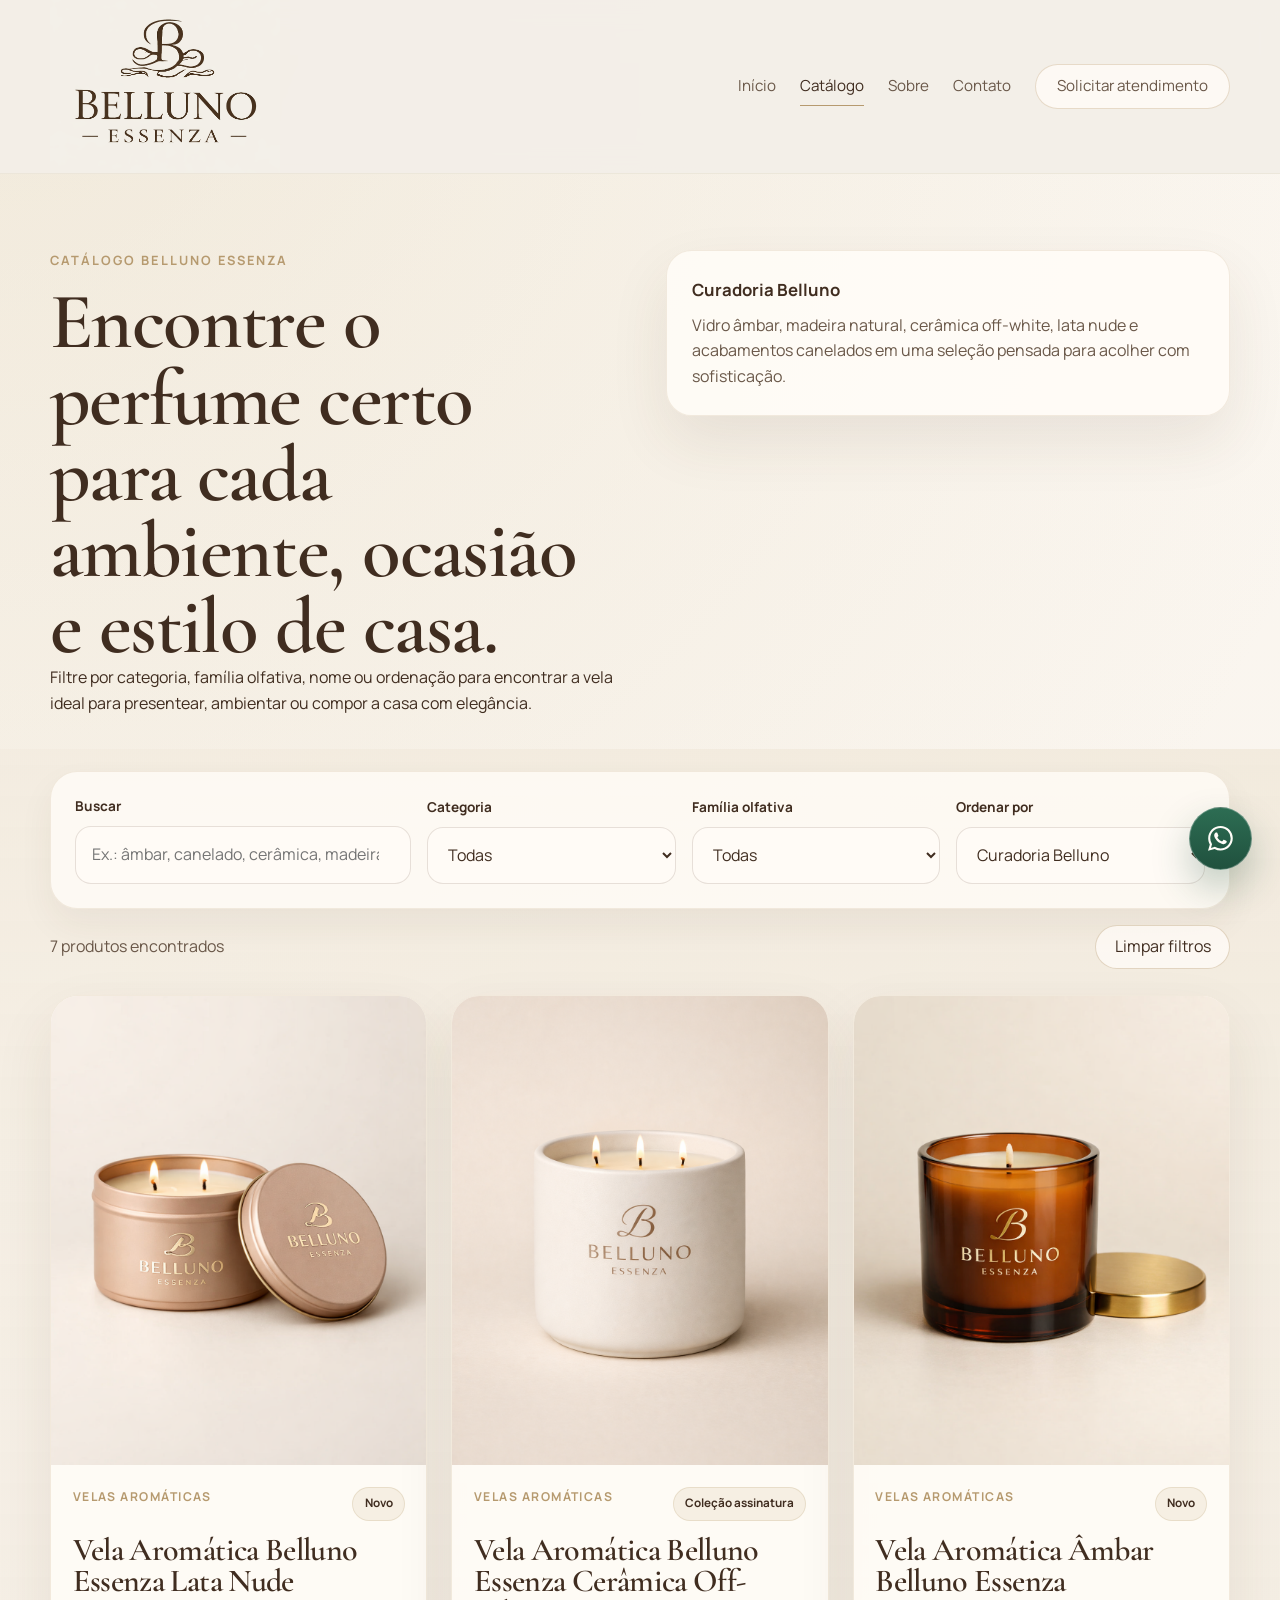
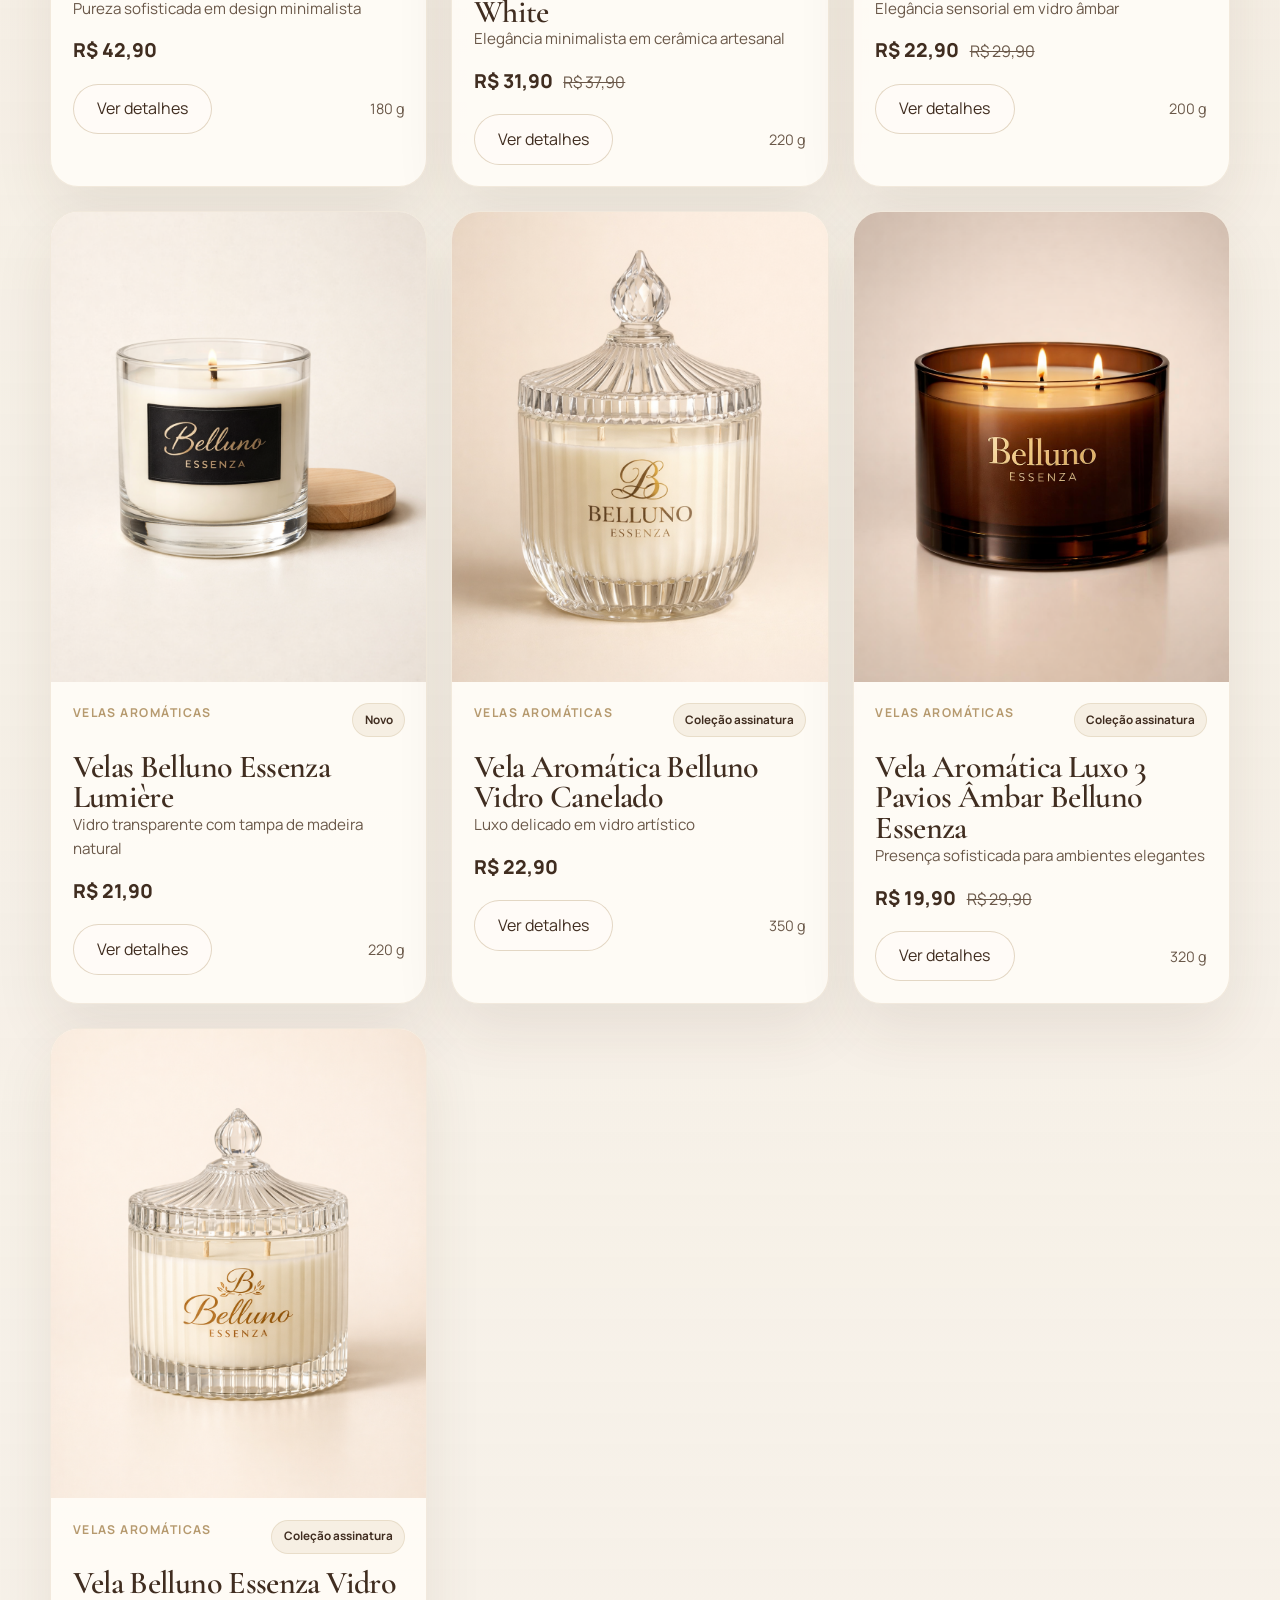
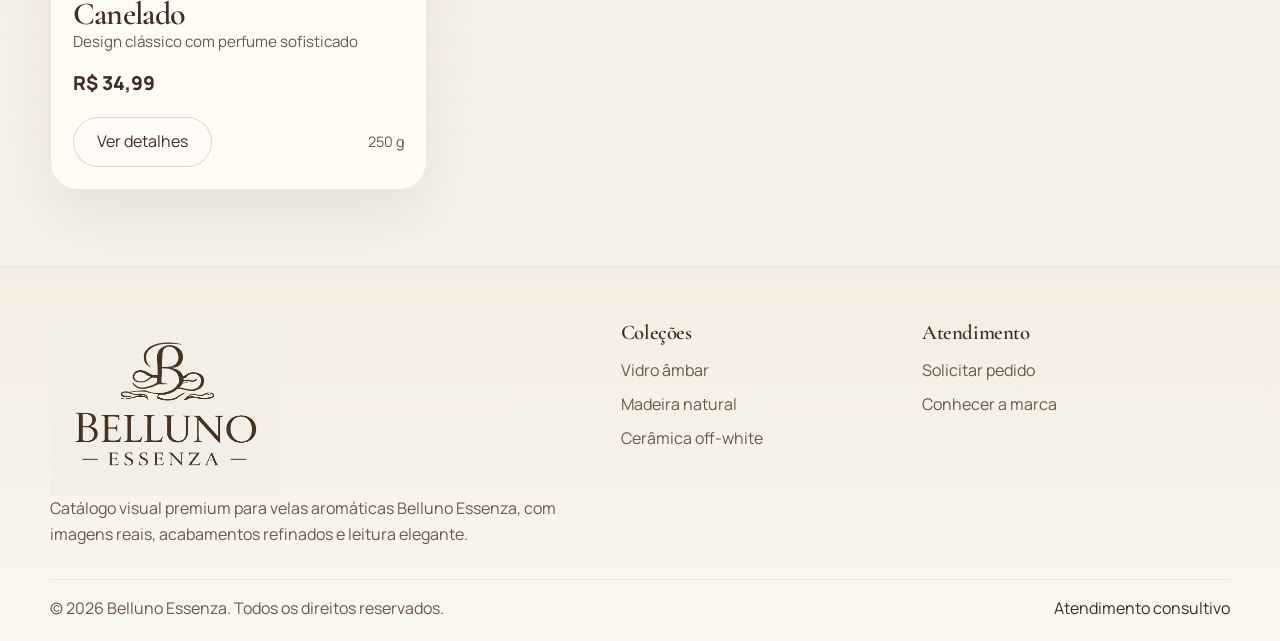
==== catalogo.html @ 07e6264b "Initial website" ====
<!DOCTYPE html>
<html lang="pt-BR">
<head>
  <meta charset="UTF-8">
  <meta name="viewport" content="width=device-width, initial-scale=1.0">
  <title>Catálogo | Belluno Essenza</title>
  <meta name="description" content="Explore o catálogo Belluno Essenza com velas aromáticas premium em vidro, cerâmica e acabamentos refinados para a casa.">
  <link rel="canonical" href="https://www.bellunoessenza.com.br/catalogo.html">
  <meta property="og:type" content="website">
  <meta property="og:site_name" content="Belluno Essenza">
  <meta property="og:title" content="Catálogo | Belluno Essenza">
  <meta property="og:description" content="Coleções Belluno Essenza para perfumar a casa com acabamento premium e visual editorial.">
  <meta property="og:url" content="https://www.bellunoessenza.com.br/catalogo.html">
  <meta property="og:image" content="https://www.bellunoessenza.com.br/assets/branding/hero-lifestyle.png">
  <meta name="twitter:card" content="summary_large_image">
  <link rel="icon" type="image/png" href="assets/icons/favicon.png">
  <link rel="preconnect" href="https://fonts.googleapis.com">
  <link rel="preconnect" href="https://fonts.gstatic.com" crossorigin>
  <link href="https://fonts.googleapis.com/css2?family=Cormorant+Garamond:wght@400;500;600;700&family=Manrope:wght@400;500;600;700&display=swap" rel="stylesheet">
  <link rel="stylesheet" href="style.css">
  <script defer src="data/produtos-data.js"></script>
  <script defer src="main.js"></script>
</head>
<body data-page="catalog">
  <header class="site-header" id="site-header">
    <div class="container header-inner">
      <a class="brand" href="index.html" aria-label="Belluno Essenza - página inicial">
        <img src="assets/branding/logo-principal.png" alt="Logo Belluno Essenza">
      </a>
      <button class="menu-toggle" type="button" aria-expanded="false" aria-controls="site-nav">
        <span></span>
        <span></span>
        <span></span>
        <span class="sr-only">Abrir menu</span>
      </button>
      <nav class="site-nav" id="site-nav" aria-label="Navegação principal">
        <a href="index.html">Início</a>
        <a class="is-active" href="catalogo.html">Catálogo</a>
        <a href="sobre.html">Sobre</a>
        <a href="contato.html">Contato</a>
        <a class="nav-cta" href="contato.html">Solicitar atendimento</a>
      </nav>
    </div>
  </header>

  <main>
    <section class="page-intro page-intro-catalog">
      <div class="container page-intro-grid">
        <div class="reveal">
          <p class="eyebrow">Catálogo Belluno Essenza</p>
          <h1>Encontre o perfume certo para cada ambiente, ocasião e estilo de casa.</h1>
          <p>Filtre por categoria, família olfativa, nome ou ordenação para encontrar a vela ideal para presentear, ambientar ou compor a casa com elegância.</p>
        </div>
        <div class="page-intro-card reveal">
          <strong>Curadoria Belluno</strong>
          <p>Vidro âmbar, madeira natural, cerâmica off-white, lata nude e acabamentos canelados em uma seleção pensada para acolher com sofisticação.</p>
        </div>
      </div>
    </section>

    <section class="section section-soft section-tight-top">
      <div class="container">
        <form class="catalog-toolbar" id="catalog-filters">
          <div class="field-group field-group-search">
            <label for="search-product">Buscar</label>
            <input id="search-product" name="search" type="search" placeholder="Ex.: âmbar, canelado, cerâmica, madeira...">
          </div>
          <div class="field-group">
            <label for="filter-category">Categoria</label>
            <select id="filter-category" name="category">
              <option value="">Todas</option>
            </select>
          </div>
          <div class="field-group">
            <label for="filter-family">Família olfativa</label>
            <select id="filter-family" name="family">
              <option value="">Todas</option>
            </select>
          </div>
          <div class="field-group">
            <label for="sort-products">Ordenar por</label>
            <select id="sort-products" name="sort">
              <option value="curadoria">Curadoria Belluno</option>
              <option value="price-asc">Preço: menor para maior</option>
              <option value="price-desc">Preço: maior para menor</option>
              <option value="name-asc">Nome A-Z</option>
            </select>
          </div>
        </form>

        <div class="catalog-meta">
          <p id="catalog-result-count">Carregando produtos...</p>
          <button class="button button-ghost" id="clear-filters" type="button">Limpar filtros</button>
        </div>

        <div id="catalog-grid" class="product-grid product-grid-catalog" aria-live="polite"></div>

        <div id="catalog-empty" class="empty-state" hidden>
          <h2>Nenhum produto encontrado</h2>
          <p>Tente combinar outra categoria, família olfativa ou ajustar a busca para visualizar a curadoria completa.</p>
        </div>
      </div>
    </section>
  </main>

  <footer class="site-footer">
    <div class="container footer-grid">
      <div>
        <a class="footer-brand" href="index.html">
          <img src="assets/branding/logo-principal.png" alt="Logo Belluno Essenza">
        </a>
        <p>Catálogo visual premium para velas aromáticas Belluno Essenza, com imagens reais, acabamentos refinados e leitura elegante.</p>
      </div>
      <div>
        <h3>Coleções</h3>
        <ul>
          <li><a href="catalogo.html?busca=ambar">Vidro âmbar</a></li>
          <li><a href="catalogo.html?busca=madeira">Madeira natural</a></li>
          <li><a href="catalogo.html?busca=ceramica">Cerâmica off-white</a></li>
        </ul>
      </div>
      <div>
        <h3>Atendimento</h3>
        <ul>
          <li><a href="contato.html">Solicitar pedido</a></li>
          <li><a href="sobre.html">Conhecer a marca</a></li>
        </ul>
      </div>
    </div>
    <div class="container footer-bottom">
      <p>&copy; <span id="current-year"></span> Belluno Essenza. Todos os direitos reservados.</p>
      <a href="contato.html">Atendimento consultivo</a>
    </div>
  </footer>
</body>
</html>
---- style.css ----
:root {
  --bg: #f7f2ea;
  --bg-alt: #efe7da;
  --logo-bg: #f3efe8;
  --surface: rgba(255, 252, 247, 0.9);
  --surface-strong: #fffaf4;
  --surface-dark: #4b3527;
  --text: #402d20;
  --text-soft: #6a5849;
  --text-inverse: #f7f2ea;
  --line: rgba(87, 60, 39, 0.14);
  --line-strong: rgba(87, 60, 39, 0.22);
  --gold: #cfbd95;
  --gold-soft: #dfd1b2;
  --gold-deep: #b69a6f;
  --shadow: 0 26px 60px rgba(76, 52, 33, 0.09);
  --shadow-soft: 0 16px 35px rgba(76, 52, 33, 0.06);
  --radius-sm: 1rem;
  --radius-md: 1.6rem;
  --radius-lg: 2.2rem;
  --radius-pill: 999px;
  --container: 1180px;
  --font-serif: "Cormorant Garamond", Georgia, serif;
  --font-sans: "Manrope", "Segoe UI", sans-serif;
  --transition: 220ms ease;
  --whatsapp: #2d6d53;
  --whatsapp-dark: #20513e;
}

*,
*::before,
*::after {
  box-sizing: border-box;
}

html {
  scroll-behavior: smooth;
}

body {
  margin: 0;
  font-family: var(--font-sans);
  color: var(--text);
  background:
    radial-gradient(circle at top left, rgba(223, 209, 178, 0.35), transparent 35%),
    linear-gradient(180deg, #fbf7f1 0%, #f5eee5 100%);
  line-height: 1.6;
  -webkit-font-smoothing: antialiased;
}

body.nav-open {
  overflow: hidden;
}

img {
  display: block;
  max-width: 100%;
}

a {
  color: inherit;
  text-decoration: none;
}

button,
input,
select,
textarea {
  font: inherit;
  color: inherit;
}

button {
  border: 0;
  background: none;
  padding: 0;
  cursor: pointer;
}

input,
select,
textarea {
  width: 100%;
  border: 1px solid var(--line);
  border-radius: 1rem;
  background: rgba(255, 251, 246, 0.96);
  padding: 0.95rem 1rem;
  transition: border-color var(--transition), box-shadow var(--transition), background-color var(--transition);
}

input:focus-visible,
select:focus-visible,
textarea:focus-visible,
button:focus-visible,
a:focus-visible {
  outline: none;
  border-color: var(--gold-deep);
  box-shadow: 0 0 0 4px rgba(207, 189, 149, 0.22);
}

textarea {
  resize: vertical;
}

::selection {
  background: rgba(182, 154, 111, 0.24);
}

.container {
  width: min(var(--container), calc(100% - 2rem));
  margin: 0 auto;
}

.sr-only {
  position: absolute;
  width: 1px;
  height: 1px;
  padding: 0;
  margin: -1px;
  overflow: hidden;
  clip: rect(0, 0, 0, 0);
  white-space: nowrap;
  border: 0;
}

.topbar {
  position: relative;
  z-index: 20;
  border-bottom: 1px solid rgba(207, 189, 149, 0.35);
  background: rgba(243, 239, 232, 0.88);
  backdrop-filter: blur(10px);
}

.topbar-inner {
  display: flex;
  align-items: center;
  justify-content: space-between;
  gap: 1rem;
  min-height: 2.8rem;
  font-size: 0.82rem;
  letter-spacing: 0.04em;
  text-transform: uppercase;
}

.topbar p {
  margin: 0;
  color: var(--text-soft);
}

.topbar a {
  color: var(--text);
  font-weight: 700;
}

.site-header {
  position: sticky;
  top: 0;
  z-index: 30;
  background: rgba(243, 239, 232, 0.94);
  backdrop-filter: blur(12px);
  border-bottom: 1px solid rgba(207, 189, 149, 0.16);
  transition: background-color var(--transition), box-shadow var(--transition), border-color var(--transition);
}

.site-header.is-scrolled {
  background: rgba(243, 239, 232, 0.98);
  backdrop-filter: blur(12px);
  box-shadow: 0 12px 30px rgba(73, 51, 33, 0.06);
  border-bottom: 1px solid rgba(207, 189, 149, 0.24);
}

.header-inner {
  display: flex;
  align-items: center;
  justify-content: space-between;
  gap: 2rem;
  min-height: 5.8rem;
}

.brand {
  display: inline-flex;
  align-items: center;
}

.brand img,
.footer-brand img {
  width: clamp(150px, 18vw, 238px);
}

.site-nav {
  display: flex;
  align-items: center;
  gap: 1.5rem;
  font-size: 0.95rem;
}

.site-nav a {
  position: relative;
  color: var(--text-soft);
  transition: color var(--transition);
}

.site-nav a:hover,
.site-nav a.is-active {
  color: var(--text);
}

.site-nav a.is-active::after,
.site-nav a:hover::after {
  content: "";
  position: absolute;
  left: 0;
  bottom: -0.45rem;
  width: 100%;
  height: 1px;
  background: var(--gold-deep);
}

.nav-cta {
  display: inline-flex;
  align-items: center;
  justify-content: center;
  min-height: 2.85rem;
  padding: 0 1.3rem;
  border: 1px solid rgba(182, 154, 111, 0.32);
  border-radius: var(--radius-pill);
  color: var(--text);
  background: rgba(255, 252, 247, 0.8);
}

.nav-cta:hover {
  background: #4c3728;
  border-color: #4c3728;
  color: var(--text-inverse);
}

.site-nav .nav-cta::after {
  display: none;
}

.menu-toggle {
  display: none;
  flex-direction: column;
  gap: 0.3rem;
  width: 2.75rem;
  height: 2.75rem;
  align-items: center;
  justify-content: center;
  border: 1px solid rgba(182, 154, 111, 0.25);
  border-radius: 999px;
  background: rgba(255, 251, 246, 0.84);
}

.menu-toggle span {
  display: block;
  width: 1rem;
  height: 1px;
  background: var(--text);
}

.hero {
  position: relative;
  overflow: clip;
}

.hero-home {
  padding: clamp(4.25rem, 7vw, 6.8rem) 0 clamp(4rem, 7vw, 6rem);
}

.hero-home::before,
.hero-home::after {
  content: "";
  position: absolute;
  border-radius: 50%;
  pointer-events: none;
}

.hero-home::before {
  inset: auto auto 6% -12%;
  width: 28rem;
  height: 28rem;
  background: radial-gradient(circle, rgba(223, 209, 178, 0.36), transparent 70%);
}

.hero-home::after {
  inset: -18% -10% auto auto;
  width: 24rem;
  height: 24rem;
  background: radial-gradient(circle, rgba(207, 189, 149, 0.22), transparent 70%);
}

.hero-grid,
.split-layout,
.sensory-panel,
.page-intro-grid,
.contact-layout {
  display: grid;
  grid-template-columns: repeat(2, minmax(0, 1fr));
  gap: clamp(2rem, 4vw, 4.5rem);
  align-items: center;
}

.hero-copy {
  position: relative;
  z-index: 1;
}

.eyebrow,
.note-label,
.collection-index {
  margin: 0 0 0.85rem;
  color: var(--gold-deep);
  font-size: 0.8rem;
  font-weight: 700;
  letter-spacing: 0.16em;
  text-transform: uppercase;
}

h1,
h2,
h3 {
  margin: 0;
  font-family: var(--font-serif);
  font-weight: 600;
  line-height: 0.96;
  letter-spacing: -0.02em;
}

h1 {
  font-size: clamp(3rem, 6.2vw, 5.6rem);
}

h2 {
  font-size: clamp(2.2rem, 4vw, 3.5rem);
}

h3 {
  font-size: clamp(1.45rem, 2.4vw, 2rem);
}

p {
  margin: 0;
}

.hero-lead {
  max-width: 38rem;
  margin-top: 1.35rem;
  font-size: 1.05rem;
  color: var(--text-soft);
}

.hero-actions,
.contact-actions {
  display: flex;
  flex-wrap: wrap;
  gap: 0.9rem;
  margin-top: 2rem;
}

.button {
  display: inline-flex;
  align-items: center;
  justify-content: center;
  min-height: 3.15rem;
  padding: 0 1.45rem;
  border-radius: var(--radius-pill);
  border: 1px solid transparent;
  transition: transform var(--transition), background-color var(--transition), color var(--transition), border-color var(--transition), box-shadow var(--transition);
}

.button:hover {
  transform: translateY(-2px);
}

.button-primary {
  background: linear-gradient(135deg, #5c4130, #3e2a1f);
  color: var(--text-inverse);
  box-shadow: 0 14px 30px rgba(62, 42, 31, 0.18);
}

.button-primary:hover {
  box-shadow: 0 18px 34px rgba(62, 42, 31, 0.22);
}

.button-secondary,
.button-ghost {
  border-color: rgba(182, 154, 111, 0.38);
  background: rgba(255, 252, 247, 0.76);
  color: var(--text);
}

.button-ghost {
  min-height: 2.8rem;
  padding-inline: 1.15rem;
}

.text-link {
  display: inline-flex;
  gap: 0.45rem;
  align-items: center;
  color: var(--text);
  font-weight: 700;
}

.text-link::after {
  content: ">";
  color: var(--gold-deep);
}

.hero-metrics {
  display: grid;
  grid-template-columns: repeat(3, minmax(0, 1fr));
  gap: 1rem;
  padding: 1.25rem;
  margin: 2.35rem 0 0;
  list-style: none;
  border: 1px solid rgba(182, 154, 111, 0.22);
  border-radius: var(--radius-lg);
  background: rgba(255, 252, 247, 0.74);
  box-shadow: var(--shadow-soft);
}

.hero-metrics li {
  display: grid;
  gap: 0.3rem;
}

.hero-metrics strong {
  font-size: 0.92rem;
}

.hero-metrics span {
  font-size: 0.87rem;
  color: var(--text-soft);
}

.hero-visual {
  position: relative;
}

.hero-image-frame,
.split-media,
.sensory-media,
.page-intro-card,
.contact-form-panel,
.contact-card,
.story-card,
.value-card,
.benefit-card,
.testimonial-card,
.collection-card,
.product-card,
.newsletter-panel,
.product-detail-surface,
.detail-card,
.note-card {
  border: 1px solid rgba(182, 154, 111, 0.18);
  box-shadow: var(--shadow);
}

.hero-image-frame {
  overflow: hidden;
  border-radius: 2rem;
  background: linear-gradient(180deg, rgba(255, 255, 255, 0.55), rgba(241, 232, 219, 0.88));
}

.hero-image-frame img {
  width: 100%;
  aspect-ratio: 4 / 4.6;
  object-fit: cover;
}

.floating-note {
  position: absolute;
  right: -1rem;
  bottom: 2rem;
  max-width: 18rem;
  padding: 1.45rem;
  border-radius: 1.4rem;
  background: rgba(255, 252, 247, 0.9);
  border: 1px solid rgba(182, 154, 111, 0.22);
  box-shadow: 0 18px 38px rgba(76, 52, 33, 0.14);
}

.floating-note h2 {
  font-size: 2rem;
  margin-bottom: 0.55rem;
}

.floating-note p:last-child {
  color: var(--text-soft);
}

.section {
  padding: clamp(4rem, 6vw, 6rem) 0;
}

.section-tight-top {
  padding-top: 1.4rem;
}

.section-soft {
  background:
    linear-gradient(180deg, rgba(242, 234, 221, 0.58), rgba(247, 242, 234, 0.92)),
    radial-gradient(circle at top right, rgba(207, 189, 149, 0.18), transparent 40%);
}

.section-ornament {
  position: relative;
  overflow: clip;
}

.section-ornament::before {
  content: "";
  position: absolute;
  inset: 12% auto auto -6rem;
  width: 18rem;
  height: 18rem;
  border-radius: 999px;
  background: radial-gradient(circle, rgba(207, 189, 149, 0.25), transparent 72%);
  pointer-events: none;
}

.section-heading {
  display: flex;
  align-items: end;
  justify-content: space-between;
  gap: 1.2rem 2rem;
  margin-bottom: 2rem;
}

.section-heading > p,
.section-heading > div + p {
  max-width: 34rem;
  color: var(--text-soft);
}

.section-heading.centered {
  text-align: center;
  align-items: center;
  justify-content: center;
  flex-direction: column;
}

.product-grid {
  display: grid;
  gap: 1.5rem;
}

.product-grid-featured {
  grid-template-columns: repeat(4, minmax(0, 1fr));
}

.product-grid-catalog,
.product-grid-related {
  grid-template-columns: repeat(3, minmax(0, 1fr));
}

.product-card {
  display: flex;
  flex-direction: column;
  overflow: hidden;
  border-radius: 1.75rem;
  background: rgba(255, 252, 247, 0.9);
  transition: transform var(--transition), box-shadow var(--transition), border-color var(--transition);
}

.product-card:hover {
  transform: translateY(-6px);
  box-shadow: 0 22px 40px rgba(76, 52, 33, 0.12);
  border-color: rgba(182, 154, 111, 0.26);
}

.product-card-media {
  position: relative;
  overflow: hidden;
  aspect-ratio: 4 / 5;
  background:
    radial-gradient(circle at top, rgba(255, 255, 255, 0.85), transparent 42%),
    linear-gradient(180deg, #f8f1e8, #efe3d2);
}

.product-card-media img {
  width: 100%;
  height: 100%;
  object-fit: cover;
  object-position: center center;
  transition: transform 420ms ease;
}

.product-card:hover .product-card-media img {
  transform: scale(1.03);
}

.product-card-body {
  display: grid;
  gap: 0.9rem;
  padding: 1.35rem;
}

.product-card-top {
  display: flex;
  justify-content: space-between;
  gap: 0.8rem;
  align-items: start;
}

.product-category {
  display: inline-flex;
  align-items: center;
  gap: 0.35rem;
  font-size: 0.76rem;
  letter-spacing: 0.12em;
  text-transform: uppercase;
  color: var(--gold-deep);
  font-weight: 700;
}

.badge {
  display: inline-flex;
  align-items: center;
  padding: 0.42rem 0.7rem;
  border-radius: var(--radius-pill);
  background: rgba(207, 189, 149, 0.18);
  border: 1px solid rgba(182, 154, 111, 0.22);
  font-size: 0.73rem;
  font-weight: 700;
  color: var(--text);
}

.product-card h3 {
  font-size: 2rem;
}

.product-subtitle {
  color: var(--text-soft);
  font-size: 0.95rem;
}

.product-price-row {
  display: flex;
  gap: 0.65rem;
  flex-wrap: wrap;
  align-items: baseline;
}

.price-current {
  font-size: 1.2rem;
  font-weight: 800;
}

.price-old {
  color: var(--text-soft);
  text-decoration: line-through;
}

.product-card-actions {
  display: flex;
  align-items: center;
  justify-content: space-between;
  gap: 1rem;
  margin-top: 0.2rem;
}

.product-meta {
  color: var(--text-soft);
  font-size: 0.9rem;
}

.collection-grid,
.benefits-grid,
.testimonials-grid,
.story-grid,
.values-grid,
.notes-grid,
.detail-grid {
  display: grid;
  gap: 1.35rem;
}

.collection-grid {
  grid-template-columns: repeat(3, minmax(0, 1fr));
}

.collection-card {
  position: relative;
  display: grid;
  align-content: end;
  gap: 0.9rem;
  min-height: 22rem;
  padding: 1.8rem;
  overflow: hidden;
  border-radius: 1.9rem;
  background: linear-gradient(180deg, rgba(255, 255, 255, 0.2), rgba(241, 232, 219, 0.98));
}

.collection-card::before {
  content: "";
  position: absolute;
  inset: 0;
  background-position: center;
  background-repeat: no-repeat;
  background-size: cover;
  opacity: 0.3;
  transition: transform 600ms ease;
}

.collection-card:hover::before {
  transform: scale(1.05);
}

.collection-card > * {
  position: relative;
  z-index: 1;
}

.collection-card-candle::before {
  background-image: url("assets/produtos/vela-aromatica-ambar-belluno-essenza.png");
}

.collection-card-diffuser::before {
  background-image: url("assets/produtos/vela-aromatica-vidro-transparente-madeira-belluno.png");
}

.collection-card-spray::before {
  background-image: url("assets/produtos/vela-ceramica-off-white-belluno-essenza.png");
}

.split-media,
.sensory-media {
  overflow: hidden;
  border-radius: 2rem;
  background: rgba(255, 252, 247, 0.72);
}

.split-media img,
.sensory-media img {
  width: 100%;
  height: 100%;
  min-height: 20rem;
  object-fit: cover;
}

.split-media-collection {
  display: flex;
  align-items: center;
  justify-content: center;
  min-height: clamp(22rem, 38vw, 32rem);
  padding: clamp(1rem, 2vw, 1.5rem);
  background:
    radial-gradient(circle at top, rgba(255, 255, 255, 0.92), transparent 42%),
    linear-gradient(180deg, rgba(248, 241, 232, 0.98), rgba(239, 227, 210, 0.95));
}

.split-media-collection img {
  height: auto;
  min-height: 0;
  aspect-ratio: auto;
  object-fit: contain;
  object-position: center center;
}

.split-copy,
.sensory-copy {
  display: grid;
  gap: 1.2rem;
}

.split-copy p,
.sensory-copy p,
.story-card p,
.value-card p,
.benefit-card p,
.testimonial-card p,
.page-intro-card p,
.contact-card p {
  color: var(--text-soft);
}

blockquote {
  margin: 0;
  padding-left: 1.25rem;
  border-left: 2px solid rgba(182, 154, 111, 0.5);
  font-family: var(--font-serif);
  font-size: 1.55rem;
  color: var(--text);
}

.benefits-grid {
  grid-template-columns: repeat(4, minmax(0, 1fr));
}

.benefit-card,
.testimonial-card,
.story-card,
.value-card,
.page-intro-card,
.contact-card,
.contact-form-panel,
.newsletter-panel,
.detail-card,
.note-card,
.product-detail-surface {
  border-radius: 1.6rem;
  background: rgba(255, 252, 247, 0.88);
}

.benefit-card,
.testimonial-card,
.story-card,
.value-card,
.contact-card,
.detail-card,
.note-card {
  padding: 1.5rem;
}

.testimonials-grid,
.story-grid {
  grid-template-columns: repeat(3, minmax(0, 1fr));
}

.testimonial-card strong {
  color: var(--text);
}

.newsletter-panel {
  display: flex;
  align-items: center;
  justify-content: space-between;
  gap: 2rem;
  padding: 2rem;
}

.newsletter-copy {
  max-width: 38rem;
}

.newsletter-form {
  display: grid;
  grid-template-columns: minmax(16rem, 1fr) auto;
  gap: 0.8rem;
  min-width: min(100%, 28rem);
}

.newsletter-form .form-feedback,
.contact-form .form-feedback {
  grid-column: 1 / -1;
  min-height: 1.2rem;
  color: var(--gold-deep);
  font-size: 0.9rem;
}

.form-followup {
  display: flex;
  align-items: center;
  gap: 0.8rem;
}

.site-footer {
  padding: 3.5rem 0 1.2rem;
  border-top: 1px solid rgba(182, 154, 111, 0.22);
  background: linear-gradient(180deg, rgba(242, 234, 221, 0.45), rgba(251, 247, 241, 0.95));
}

.footer-grid {
  display: grid;
  grid-template-columns: 1.4fr 0.7fr 0.8fr;
  gap: 2rem;
  padding-bottom: 2rem;
}

.footer-grid p,
.footer-grid li,
.footer-bottom p {
  color: var(--text-soft);
}

.footer-grid h3 {
  font-size: 1.3rem;
  margin-bottom: 0.9rem;
}

.footer-grid ul {
  display: grid;
  gap: 0.55rem;
  padding: 0;
  margin: 0;
  list-style: none;
}

.footer-bottom {
  display: flex;
  align-items: center;
  justify-content: space-between;
  gap: 1rem;
  padding-top: 1rem;
  border-top: 1px solid rgba(182, 154, 111, 0.18);
}

.page-intro {
  padding: clamp(3.8rem, 6vw, 5.6rem) 0 2rem;
}

.page-intro.page-intro-compact {
  padding: 1.6rem 0 0;
}

.page-intro-grid,
.page-intro-about .split-layout {
  align-items: start;
}

.page-intro-card {
  padding: 1.6rem;
}

.page-intro-card strong {
  display: block;
  margin-bottom: 0.55rem;
  font-size: 1.05rem;
}

.catalog-toolbar,
.catalog-meta,
.field-row {
  display: grid;
  gap: 1rem;
}

.catalog-toolbar {
  grid-template-columns: minmax(0, 1.35fr) repeat(3, minmax(0, 1fr));
  align-items: end;
  padding: 1.5rem;
  border-radius: 1.7rem;
  background: rgba(255, 252, 247, 0.82);
  border: 1px solid rgba(182, 154, 111, 0.18);
  box-shadow: var(--shadow-soft);
}

.field-group {
  display: grid;
  gap: 0.5rem;
}

.field-group label {
  font-size: 0.85rem;
  font-weight: 700;
  color: var(--text);
}

.catalog-meta {
  grid-template-columns: 1fr auto;
  align-items: center;
  margin: 1rem 0 1.6rem;
}

.catalog-meta p {
  color: var(--text-soft);
}

.empty-state,
.loading-block {
  padding: 2rem;
  text-align: center;
  border-radius: 1.75rem;
  border: 1px solid rgba(182, 154, 111, 0.2);
  background: rgba(255, 252, 247, 0.82);
  box-shadow: var(--shadow-soft);
}

.breadcrumb {
  display: flex;
  flex-wrap: wrap;
  gap: 0.55rem;
  font-size: 0.92rem;
  color: var(--text-soft);
}

.breadcrumb a:hover {
  color: var(--text);
}

.product-detail-surface {
  padding: clamp(1.5rem, 3vw, 2rem);
}

.product-layout {
  display: grid;
  grid-template-columns: minmax(0, 1.1fr) minmax(0, 0.9fr);
  gap: clamp(1.8rem, 4vw, 3.5rem);
  align-items: start;
}

.product-gallery {
  display: grid;
  gap: 1rem;
}

.product-main-image {
  overflow: hidden;
  border-radius: 2rem;
  border: 1px solid rgba(182, 154, 111, 0.2);
  background: linear-gradient(180deg, #faf4eb, #efe2cf);
}

.product-main-image img {
  width: 100%;
  aspect-ratio: 4 / 4.8;
  object-fit: cover;
  object-position: center center;
}

.product-thumbs {
  display: grid;
  grid-template-columns: repeat(4, minmax(0, 1fr));
  gap: 0.8rem;
}

.product-thumb {
  overflow: hidden;
  border-radius: 1rem;
  border: 1px solid rgba(182, 154, 111, 0.18);
  background: rgba(255, 252, 247, 0.85);
  transition: transform var(--transition), border-color var(--transition), box-shadow var(--transition);
}

.product-thumb img {
  width: 100%;
  aspect-ratio: 1;
  object-fit: cover;
}

.product-thumb.is-active,
.product-thumb:hover {
  transform: translateY(-2px);
  border-color: rgba(182, 154, 111, 0.5);
  box-shadow: var(--shadow-soft);
}

.product-summary {
  display: grid;
  gap: 1.15rem;
}

.product-summary .badge {
  width: fit-content;
}

.product-summary h1 {
  font-size: clamp(3rem, 5vw, 4.25rem);
}

.price-stack {
  display: flex;
  align-items: baseline;
  gap: 0.75rem;
  flex-wrap: wrap;
}

.price-stack .price-current {
  font-size: clamp(1.6rem, 2vw, 2rem);
}

.product-long-copy,
.product-spec-line,
.product-summary p {
  color: var(--text-soft);
}

.product-meta-grid {
  display: grid;
  grid-template-columns: repeat(2, minmax(0, 1fr));
  gap: 0.9rem;
}

.product-meta-item {
  padding: 1rem 1.1rem;
  border-radius: 1.2rem;
  border: 1px solid rgba(182, 154, 111, 0.18);
  background: rgba(250, 245, 238, 0.9);
}

.product-meta-item strong {
  display: block;
  margin-bottom: 0.25rem;
  font-size: 0.84rem;
  letter-spacing: 0.08em;
  text-transform: uppercase;
  color: var(--gold-deep);
}

.notes-grid {
  grid-template-columns: repeat(3, minmax(0, 1fr));
  margin-top: 1.35rem;
}

.note-card h3 {
  margin-bottom: 0.45rem;
  font-size: 1.6rem;
}

.detail-grid {
  grid-template-columns: repeat(2, minmax(0, 1fr));
  margin-top: 1.35rem;
}

.detail-card h3 {
  margin-bottom: 0.45rem;
  font-size: 1.7rem;
}

.contact-layout {
  align-items: start;
}

.contact-sidebar {
  display: grid;
  gap: 1rem;
}

.contact-form-panel {
  padding: 1.8rem;
}

.contact-form {
  display: grid;
  gap: 1rem;
}

.field-row {
  grid-template-columns: repeat(2, minmax(0, 1fr));
}

.story-card,
.value-card {
  min-height: 100%;
}

.values-grid {
  grid-template-columns: repeat(3, minmax(0, 1fr));
}

code {
  padding: 0.1rem 0.32rem;
  border-radius: 0.45rem;
  background: rgba(79, 58, 41, 0.07);
  font-size: 0.92em;
}

.whatsapp-float {
  position: fixed;
  right: clamp(1rem, 2.2vw, 1.8rem);
  bottom: clamp(1rem, 2.4vw, 1.9rem);
  z-index: 45;
  display: inline-flex;
  align-items: center;
  justify-content: center;
  width: 3.9rem;
  height: 3.9rem;
  border-radius: 999px;
  color: #fffdf8;
  background: linear-gradient(180deg, var(--whatsapp), var(--whatsapp-dark));
  border: 1px solid rgba(255, 255, 255, 0.28);
  box-shadow: 0 18px 38px rgba(32, 81, 62, 0.28);
  transition: transform var(--transition), box-shadow var(--transition), filter var(--transition);
}

.whatsapp-float:hover {
  transform: translateY(-3px);
  box-shadow: 0 22px 44px rgba(32, 81, 62, 0.32);
  filter: saturate(1.05);
}

.whatsapp-float svg {
  width: 1.55rem;
  height: 1.55rem;
}

.whatsapp-float__label {
  position: absolute;
  right: calc(100% + 0.85rem);
  top: 50%;
  transform: translateY(-50%) translateX(8px);
  padding: 0.55rem 0.8rem;
  border-radius: 999px;
  background: rgba(76, 55, 40, 0.94);
  color: var(--text-inverse);
  font-size: 0.78rem;
  letter-spacing: 0.08em;
  text-transform: uppercase;
  white-space: nowrap;
  opacity: 0;
  pointer-events: none;
  transition: opacity var(--transition), transform var(--transition);
}

.whatsapp-float:hover .whatsapp-float__label,
.whatsapp-float:focus-visible .whatsapp-float__label {
  opacity: 1;
  transform: translateY(-50%) translateX(0);
}

.reveal {
  opacity: 0;
  transform: translateY(20px);
  transition: opacity 700ms ease, transform 700ms ease;
}

.reveal.is-visible {
  opacity: 1;
  transform: translateY(0);
}

@media (prefers-reduced-motion: reduce) {
  html {
    scroll-behavior: auto;
  }

  .reveal,
  .product-card,
  .collection-card::before,
  .button,
  .product-card-media img,
  .product-thumb {
    transition: none;
  }

  .reveal {
    opacity: 1;
    transform: none;
  }
}

@media (max-width: 1080px) {
  .hero-grid,
  .split-layout,
  .sensory-panel,
  .product-layout,
  .contact-layout,
  .page-intro-grid {
    grid-template-columns: 1fr;
  }

  .hero-visual {
    max-width: 42rem;
    margin-inline: auto;
  }

  .split-media-collection {
    min-height: 0;
  }

  .product-grid-featured,
  .product-grid-catalog,
  .product-grid-related,
  .collection-grid,
  .benefits-grid,
  .testimonials-grid,
  .story-grid,
  .values-grid,
  .notes-grid,
  .detail-grid {
    grid-template-columns: repeat(2, minmax(0, 1fr));
  }

  .newsletter-panel {
    flex-direction: column;
    align-items: start;
  }

  .newsletter-form {
    width: 100%;
  }

  .footer-grid {
    grid-template-columns: repeat(3, minmax(0, 1fr));
  }
}

@media (max-width: 900px) {
  .menu-toggle {
    display: inline-flex;
  }

  .site-nav {
    position: fixed;
    inset: 6.8rem 1rem auto;
    display: grid;
    gap: 1rem;
    padding: 1.35rem;
    border-radius: 1.6rem;
    background: rgba(243, 239, 232, 0.98);
    border: 1px solid rgba(182, 154, 111, 0.18);
    box-shadow: 0 18px 40px rgba(76, 52, 33, 0.12);
    opacity: 0;
    pointer-events: none;
    transform: translateY(-10px);
    transition: opacity var(--transition), transform var(--transition);
  }

  body.nav-open .site-nav {
    opacity: 1;
    pointer-events: auto;
    transform: translateY(0);
  }

  .site-nav a.is-active::after,
  .site-nav a:hover::after {
    display: none;
  }

  .nav-cta {
    width: 100%;
  }

  .catalog-toolbar {
    grid-template-columns: repeat(2, minmax(0, 1fr));
  }

  .field-group-search {
    grid-column: 1 / -1;
  }
}

@media (max-width: 720px) {
  .topbar-inner,
  .section-heading,
  .footer-bottom {
    flex-direction: column;
    align-items: start;
  }

  .hero-metrics,
  .product-grid-featured,
  .product-grid-catalog,
  .product-grid-related,
  .collection-grid,
  .benefits-grid,
  .testimonials-grid,
  .story-grid,
  .values-grid,
  .notes-grid,
  .detail-grid,
  .catalog-toolbar,
  .field-row,
  .footer-grid {
    grid-template-columns: 1fr;
  }

  .floating-note {
    position: static;
    margin-top: 1rem;
    max-width: none;
  }

  .product-thumbs {
    grid-template-columns: repeat(2, minmax(0, 1fr));
  }

  .product-meta-grid {
    grid-template-columns: 1fr;
  }

  .newsletter-form {
    grid-template-columns: 1fr;
  }

  .catalog-meta {
    grid-template-columns: 1fr;
  }

  .page-intro {
    padding-top: 3rem;
  }

  .whatsapp-float {
    width: 3.45rem;
    height: 3.45rem;
  }

  .whatsapp-float__label {
    display: none;
  }
}
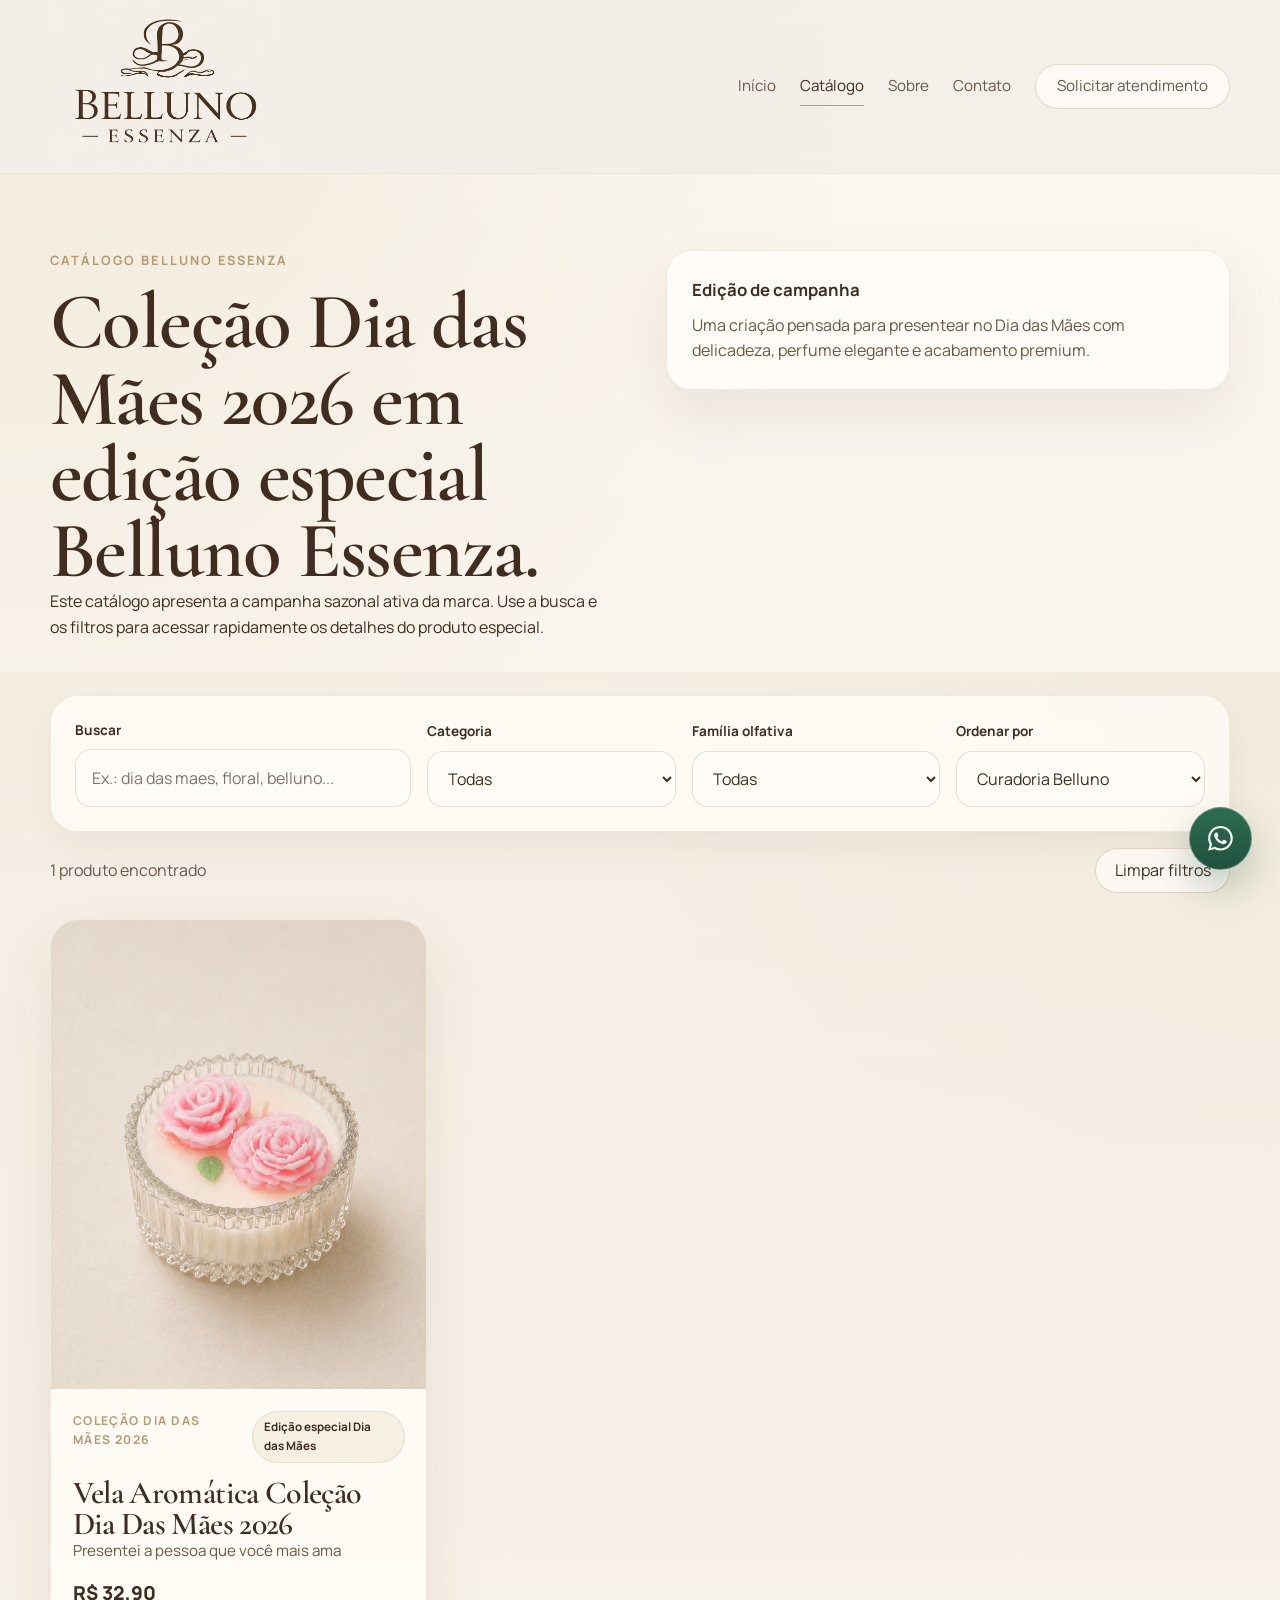
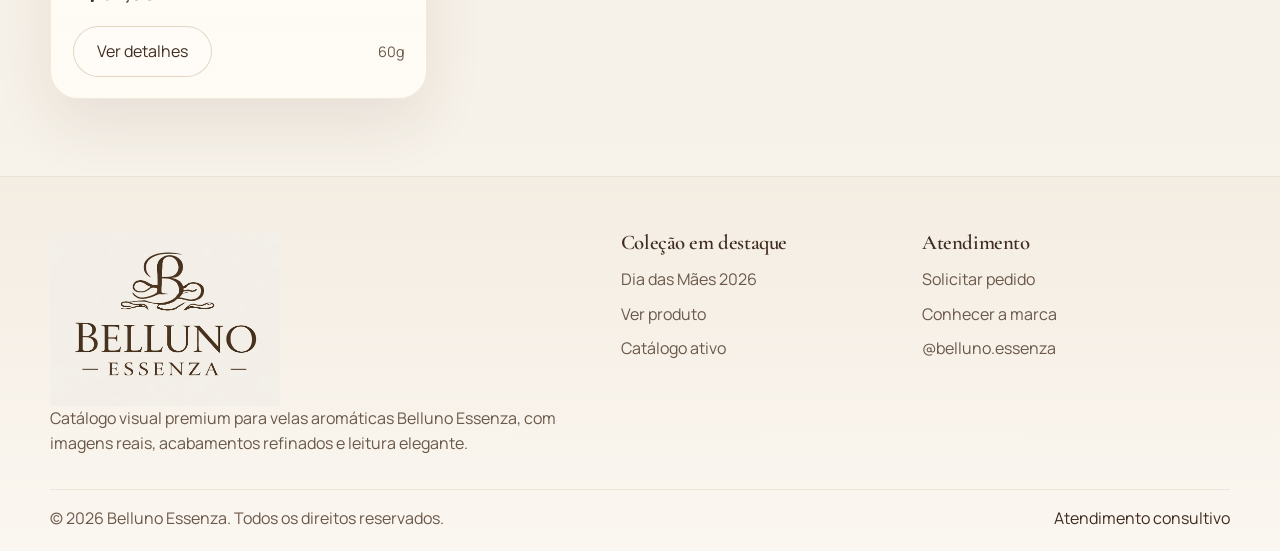
==== commit 58a954d4: "Atualiza catalogo para Dia das Maes 2026 e publica nova colecao" ====
--- a/catalogo.html
+++ b/catalogo.html
@@ -11,7 +11,7 @@
   <meta property="og:title" content="Catálogo | Belluno Essenza">
   <meta property="og:description" content="Coleções Belluno Essenza para perfumar a casa com acabamento premium e visual editorial.">
   <meta property="og:url" content="https://www.bellunoessenza.com.br/catalogo.html">
-  <meta property="og:image" content="https://www.bellunoessenza.com.br/assets/branding/hero-lifestyle.png">
+  <meta property="og:image" content="https://www.bellunoessenza.com.br/assets/produtos/colecao-dia-das-maes-belluno-essenza.png">
   <meta name="twitter:card" content="summary_large_image">
   <link rel="icon" type="image/png" href="assets/icons/favicon.png">
   <link rel="preconnect" href="https://fonts.googleapis.com">
@@ -48,12 +48,12 @@
       <div class="container page-intro-grid">
         <div class="reveal">
           <p class="eyebrow">Catálogo Belluno Essenza</p>
-          <h1>Encontre o perfume certo para cada ambiente, ocasião e estilo de casa.</h1>
-          <p>Filtre por categoria, família olfativa, nome ou ordenação para encontrar a vela ideal para presentear, ambientar ou compor a casa com elegância.</p>
+          <h1>Coleção Dia das Mães 2026 em edição especial Belluno Essenza.</h1>
+          <p>Este catálogo apresenta a campanha sazonal ativa da marca. Use a busca e os filtros para acessar rapidamente os detalhes do produto especial.</p>
         </div>
         <div class="page-intro-card reveal">
-          <strong>Curadoria Belluno</strong>
-          <p>Vidro âmbar, madeira natural, cerâmica off-white, lata nude e acabamentos canelados em uma seleção pensada para acolher com sofisticação.</p>
+          <strong>Edição de campanha</strong>
+          <p>Uma criação pensada para presentear no Dia das Mães com delicadeza, perfume elegante e acabamento premium.</p>
         </div>
       </div>
     </section>
@@ -63,7 +63,7 @@
         <form class="catalog-toolbar" id="catalog-filters">
           <div class="field-group field-group-search">
             <label for="search-product">Buscar</label>
-            <input id="search-product" name="search" type="search" placeholder="Ex.: âmbar, canelado, cerâmica, madeira...">
+            <input id="search-product" name="search" type="search" placeholder="Ex.: dia das maes, floral, belluno...">
           </div>
           <div class="field-group">
             <label for="filter-category">Categoria</label>
@@ -112,11 +112,11 @@
         <p>Catálogo visual premium para velas aromáticas Belluno Essenza, com imagens reais, acabamentos refinados e leitura elegante.</p>
       </div>
       <div>
-        <h3>Coleções</h3>
+        <h3>Coleção em destaque</h3>
         <ul>
-          <li><a href="catalogo.html?busca=ambar">Vidro âmbar</a></li>
-          <li><a href="catalogo.html?busca=madeira">Madeira natural</a></li>
-          <li><a href="catalogo.html?busca=ceramica">Cerâmica off-white</a></li>
+          <li><a href="index.html#colecao-dia-das-maes">Dia das Mães 2026</a></li>
+          <li><a href="produto.html?slug=vela-aromatica-belluno-essenza-dia-das-maes">Ver produto</a></li>
+          <li><a href="catalogo.html">Catálogo ativo</a></li>
         </ul>
       </div>
       <div>
@@ -124,6 +124,7 @@
         <ul>
           <li><a href="contato.html">Solicitar pedido</a></li>
           <li><a href="sobre.html">Conhecer a marca</a></li>
+          <li><a href="https://instagram.com/belluno.essenza" target="_blank" rel="noopener noreferrer">@belluno.essenza</a></li>
         </ul>
       </div>
     </div>
--- a/style.css
+++ b/style.css
@@ -715,15 +715,75 @@
 }
 
 .collection-card-candle::before {
-  background-image: url("assets/produtos/vela-aromatica-ambar-belluno-essenza.png");
+  background-image: url("assets/produtos/vela-dia-das-maes-belluno-essenza.png");
 }
 
 .collection-card-diffuser::before {
-  background-image: url("assets/produtos/vela-aromatica-vidro-transparente-madeira-belluno.png");
+  background-image: url("assets/produtos/vela-dia-das-maes-belluno-essenza-01.png");
 }
 
 .collection-card-spray::before {
-  background-image: url("assets/produtos/vela-ceramica-off-white-belluno-essenza.png");
+  background-image: url("assets/produtos/vela-dia-das-maes-belluno-essenza-02.png");
+}
+
+.campaign-collection-layout {
+  display: grid;
+  grid-template-columns: minmax(0, 1.08fr) minmax(0, 0.92fr);
+  gap: 1.35rem;
+  align-items: stretch;
+}
+
+.campaign-collection-hero {
+  overflow: hidden;
+  border-radius: 2rem;
+  border: 1px solid rgba(182, 154, 111, 0.24);
+  background: linear-gradient(180deg, rgba(250, 244, 234, 0.98), rgba(237, 225, 208, 0.94));
+  min-height: clamp(21rem, 35vw, 31rem);
+}
+
+.campaign-collection-hero img {
+  width: 100%;
+  height: 100%;
+  object-fit: cover;
+  object-position: center center;
+}
+
+.campaign-collection-copy {
+  display: grid;
+  align-content: start;
+  gap: 1rem;
+  padding: clamp(1.25rem, 2.4vw, 1.8rem);
+  border-radius: 1.7rem;
+  border: 1px solid rgba(182, 154, 111, 0.2);
+  background: rgba(255, 252, 247, 0.9);
+  box-shadow: var(--shadow-soft);
+}
+
+.campaign-collection-copy p {
+  margin: 0;
+  color: var(--text-soft);
+}
+
+.campaign-collection-actions {
+  display: flex;
+  flex-wrap: wrap;
+  gap: 0.75rem;
+}
+
+.campaign-collection-gallery {
+  display: grid;
+  grid-template-columns: repeat(2, minmax(0, 1fr));
+  gap: 0.75rem;
+}
+
+.campaign-collection-gallery img {
+  width: 100%;
+  aspect-ratio: 4 / 3;
+  object-fit: cover;
+  object-position: center center;
+  border-radius: 1rem;
+  border: 1px solid rgba(182, 154, 111, 0.2);
+  background: rgba(250, 245, 238, 0.9);
 }
 
 .split-media,
@@ -1235,6 +1295,7 @@
 @media (max-width: 1080px) {
   .hero-grid,
   .split-layout,
+  .campaign-collection-layout,
   .sensory-panel,
   .product-layout,
   .contact-layout,
@@ -1332,6 +1393,7 @@
   }
 
   .hero-metrics,
+  .campaign-collection-gallery,
   .product-grid-featured,
   .product-grid-catalog,
   .product-grid-related,
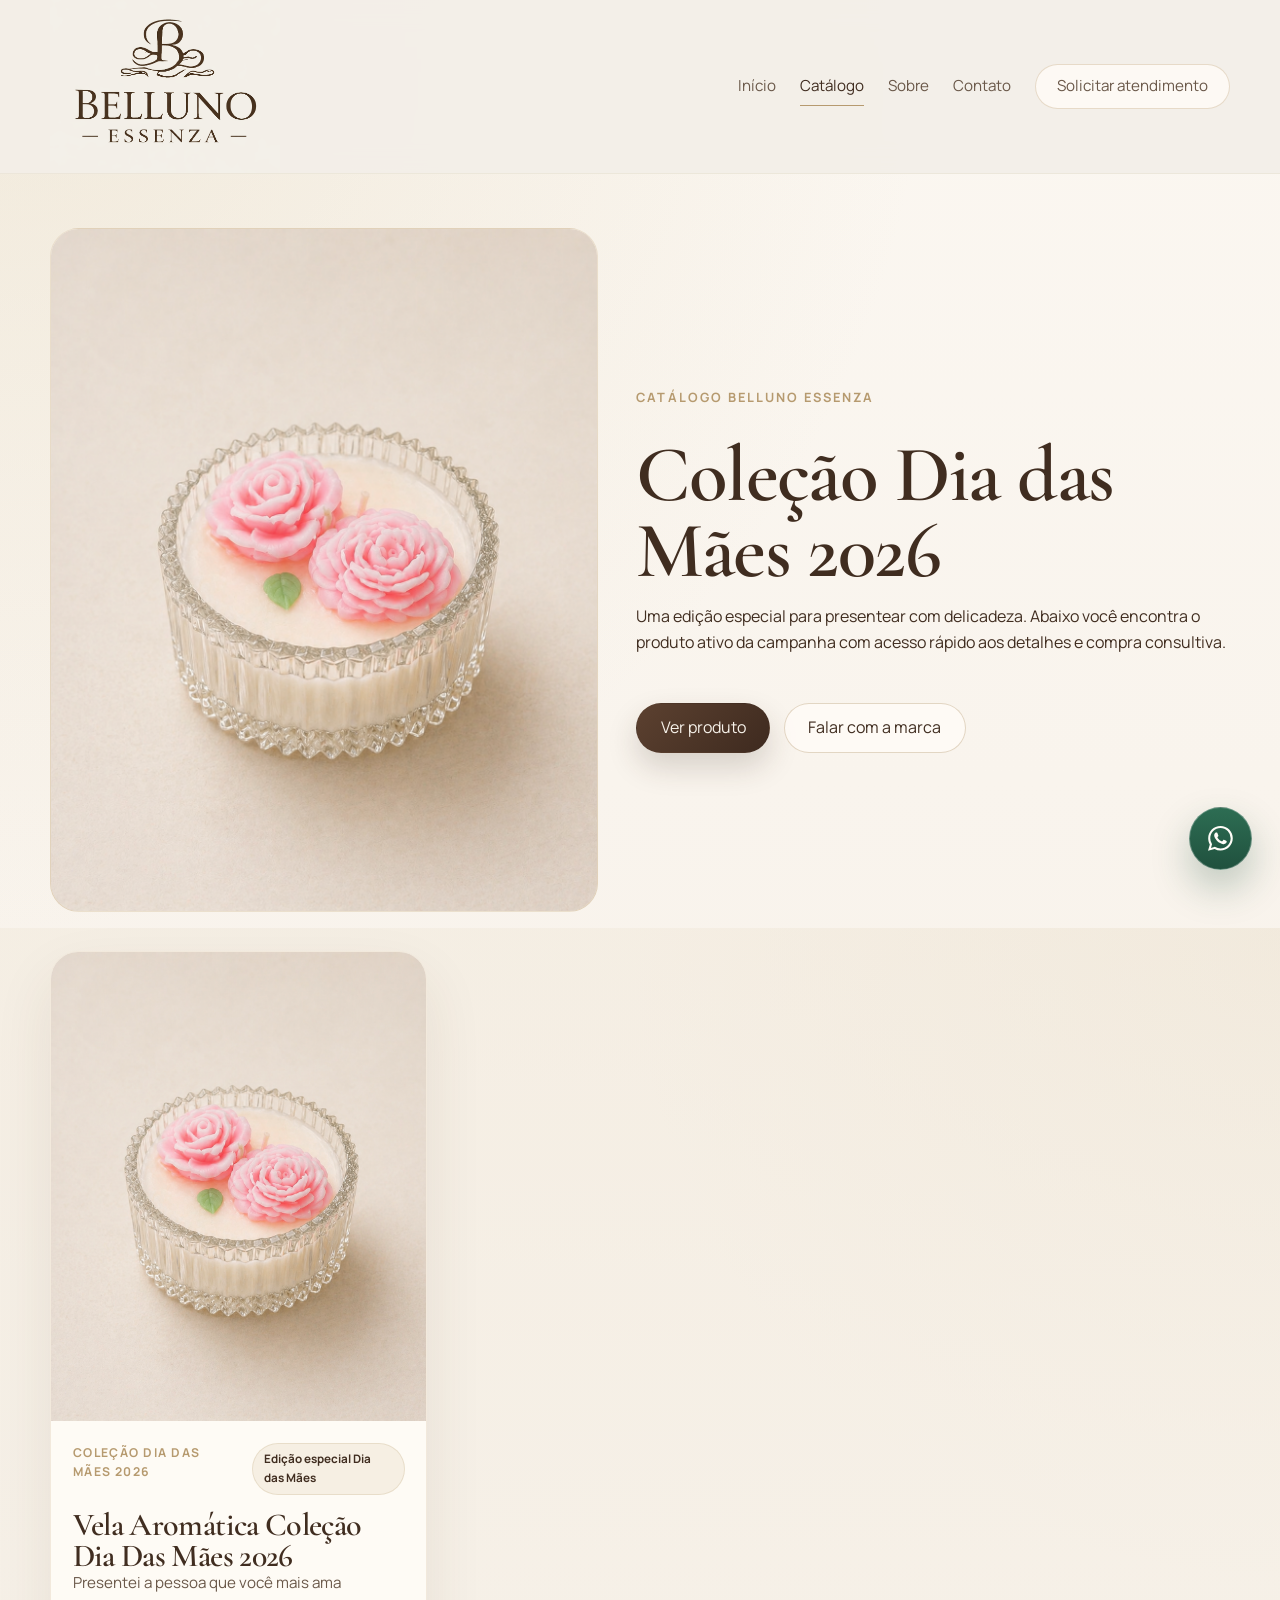
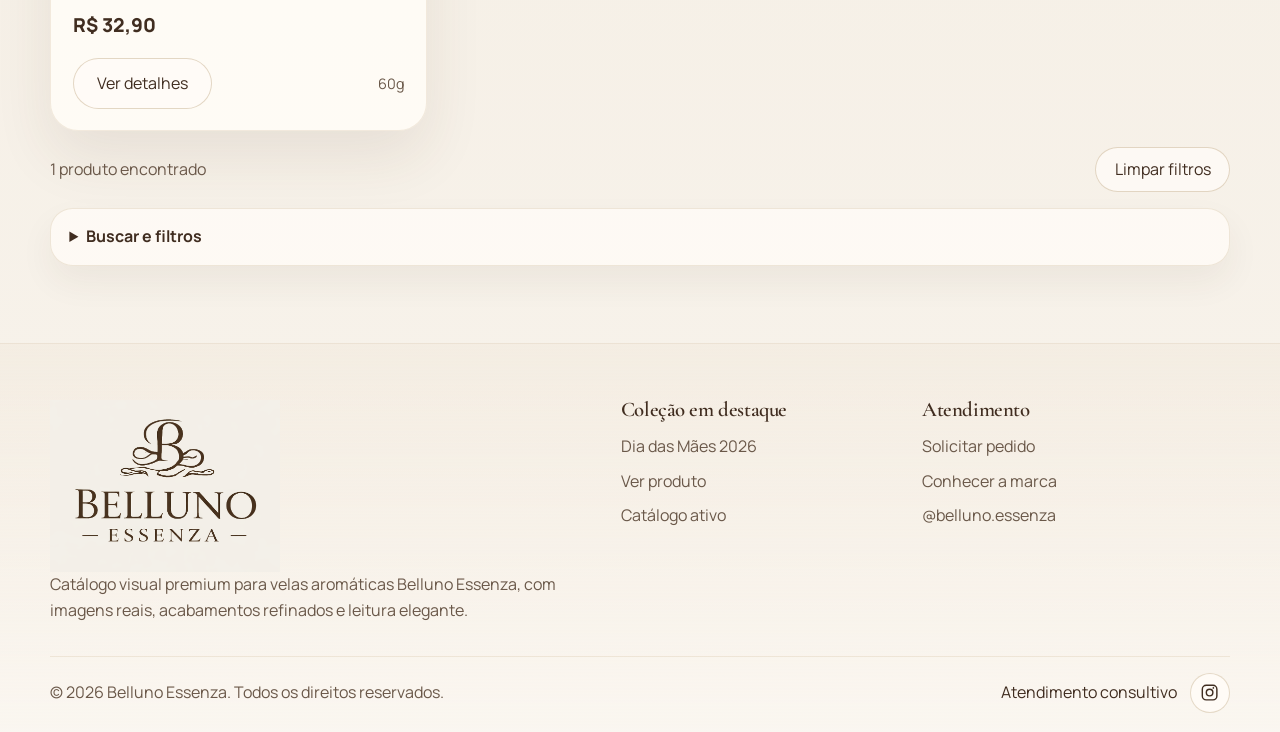
==== commit 81a8c5b8: "Ajusta galeria com 6 fotos, home mobile, catalogo e footer" ====
--- a/catalogo.html
+++ b/catalogo.html
@@ -44,56 +44,62 @@
   </header>
 
   <main>
-    <section class="page-intro page-intro-catalog">
-      <div class="container page-intro-grid">
-        <div class="reveal">
+    <section class="page-intro page-intro-catalog page-intro-catalog-compact">
+      <div class="container catalog-fast-start">
+        <a class="catalog-fast-start-media reveal" href="produto.html?slug=vela-aromatica-belluno-essenza-dia-das-maes" aria-label="Ver produto da coleção Dia das Mães 2026">
+          <img src="assets/produtos/vela-dia-das-maes-belluno-essenza-00.png" alt="Vela Dia das Mães Belluno Essenza em destaque no catálogo">
+        </a>
+        <div class="catalog-fast-start-copy reveal">
           <p class="eyebrow">Catálogo Belluno Essenza</p>
-          <h1>Coleção Dia das Mães 2026 em edição especial Belluno Essenza.</h1>
-          <p>Este catálogo apresenta a campanha sazonal ativa da marca. Use a busca e os filtros para acessar rapidamente os detalhes do produto especial.</p>
-        </div>
-        <div class="page-intro-card reveal">
-          <strong>Edição de campanha</strong>
-          <p>Uma criação pensada para presentear no Dia das Mães com delicadeza, perfume elegante e acabamento premium.</p>
+          <h1>Coleção Dia das Mães 2026</h1>
+          <p>Uma edição especial para presentear com delicadeza. Abaixo você encontra o produto ativo da campanha com acesso rápido aos detalhes e compra consultiva.</p>
+          <div class="hero-actions">
+            <a class="button button-primary" href="produto.html?slug=vela-aromatica-belluno-essenza-dia-das-maes">Ver produto</a>
+            <a class="button button-secondary" href="contato.html">Falar com a marca</a>
+          </div>
         </div>
       </div>
     </section>
 
     <section class="section section-soft section-tight-top">
       <div class="container">
-        <form class="catalog-toolbar" id="catalog-filters">
-          <div class="field-group field-group-search">
-            <label for="search-product">Buscar</label>
-            <input id="search-product" name="search" type="search" placeholder="Ex.: dia das maes, floral, belluno...">
-          </div>
-          <div class="field-group">
-            <label for="filter-category">Categoria</label>
-            <select id="filter-category" name="category">
-              <option value="">Todas</option>
-            </select>
-          </div>
-          <div class="field-group">
-            <label for="filter-family">Família olfativa</label>
-            <select id="filter-family" name="family">
-              <option value="">Todas</option>
-            </select>
-          </div>
-          <div class="field-group">
-            <label for="sort-products">Ordenar por</label>
-            <select id="sort-products" name="sort">
-              <option value="curadoria">Curadoria Belluno</option>
-              <option value="price-asc">Preço: menor para maior</option>
-              <option value="price-desc">Preço: maior para menor</option>
-              <option value="name-asc">Nome A-Z</option>
-            </select>
-          </div>
-        </form>
+        <div id="catalog-grid" class="product-grid product-grid-catalog" aria-live="polite"></div>
 
         <div class="catalog-meta">
           <p id="catalog-result-count">Carregando produtos...</p>
           <button class="button button-ghost" id="clear-filters" type="button">Limpar filtros</button>
         </div>
 
-        <div id="catalog-grid" class="product-grid product-grid-catalog" aria-live="polite"></div>
+        <details class="catalog-filters-panel">
+          <summary>Buscar e filtros</summary>
+          <form class="catalog-toolbar" id="catalog-filters">
+            <div class="field-group field-group-search">
+              <label for="search-product">Buscar</label>
+              <input id="search-product" name="search" type="search" placeholder="Ex.: dia das maes, floral, belluno...">
+            </div>
+            <div class="field-group">
+              <label for="filter-category">Categoria</label>
+              <select id="filter-category" name="category">
+                <option value="">Todas</option>
+              </select>
+            </div>
+            <div class="field-group">
+              <label for="filter-family">Família olfativa</label>
+              <select id="filter-family" name="family">
+                <option value="">Todas</option>
+              </select>
+            </div>
+            <div class="field-group">
+              <label for="sort-products">Ordenar por</label>
+              <select id="sort-products" name="sort">
+                <option value="curadoria">Curadoria Belluno</option>
+                <option value="price-asc">Preço: menor para maior</option>
+                <option value="price-desc">Preço: maior para menor</option>
+                <option value="name-asc">Nome A-Z</option>
+              </select>
+            </div>
+          </form>
+        </details>
 
         <div id="catalog-empty" class="empty-state" hidden>
           <h2>Nenhum produto encontrado</h2>
@@ -130,7 +136,14 @@
     </div>
     <div class="container footer-bottom">
       <p>&copy; <span id="current-year"></span> Belluno Essenza. Todos os direitos reservados.</p>
-      <a href="contato.html">Atendimento consultivo</a>
+      <div class="footer-bottom-links">
+        <a href="contato.html">Atendimento consultivo</a>
+        <a class="footer-instagram-icon" href="https://instagram.com/belluno.essenza" target="_blank" rel="noopener noreferrer" aria-label="Instagram da Belluno Essenza">
+          <svg viewBox="0 0 24 24" aria-hidden="true" fill="currentColor">
+            <path d="M7.75 2h8.5A5.76 5.76 0 0 1 22 7.75v8.5A5.76 5.76 0 0 1 16.25 22h-8.5A5.76 5.76 0 0 1 2 16.25v-8.5A5.76 5.76 0 0 1 7.75 2Zm0 1.8A3.96 3.96 0 0 0 3.8 7.75v8.5a3.96 3.96 0 0 0 3.95 3.95h8.5a3.96 3.96 0 0 0 3.95-3.95v-8.5a3.96 3.96 0 0 0-3.95-3.95h-8.5Zm8.95 1.35a1.05 1.05 0 1 1 0 2.1 1.05 1.05 0 0 1 0-2.1ZM12 7a5 5 0 1 1 0 10 5 5 0 0 1 0-10Zm0 1.8a3.2 3.2 0 1 0 0 6.4 3.2 3.2 0 0 0 0-6.4Z"/>
+          </svg>
+        </a>
+      </div>
     </div>
   </footer>
 </body>
--- a/style.css
+++ b/style.css
@@ -715,7 +715,7 @@
 }
 
 .collection-card-candle::before {
-  background-image: url("assets/produtos/vela-dia-das-maes-belluno-essenza.png");
+  background-image: url("assets/produtos/vela-dia-das-maes-belluno-essenza-00.png");
 }
 
 .collection-card-diffuser::before {
@@ -958,17 +958,78 @@
   border-top: 1px solid rgba(182, 154, 111, 0.18);
 }
 
+.footer-bottom-links {
+  display: inline-flex;
+  align-items: center;
+  gap: 0.8rem;
+}
+
+.footer-instagram-icon {
+  display: inline-flex;
+  align-items: center;
+  justify-content: center;
+  width: 2.5rem;
+  height: 2.5rem;
+  border-radius: 999px;
+  border: 1px solid rgba(182, 154, 111, 0.35);
+  background: rgba(255, 252, 247, 0.86);
+  color: var(--text);
+  transition: transform var(--transition), box-shadow var(--transition), border-color var(--transition);
+}
+
+.footer-instagram-icon:hover {
+  transform: translateY(-2px);
+  border-color: rgba(182, 154, 111, 0.6);
+  box-shadow: var(--shadow-soft);
+}
+
+.footer-instagram-icon svg {
+  width: 1.2rem;
+  height: 1.2rem;
+}
+
 .page-intro {
   padding: clamp(3.8rem, 6vw, 5.6rem) 0 2rem;
 }
 
 .page-intro.page-intro-compact {
   padding: 1.6rem 0 0;
+}
+
+.page-intro-catalog-compact {
+  padding: clamp(2.4rem, 4.5vw, 3.4rem) 0 1rem;
 }
 
 .page-intro-grid,
 .page-intro-about .split-layout {
   align-items: start;
+}
+
+.catalog-fast-start {
+  display: grid;
+  grid-template-columns: minmax(0, 0.96fr) minmax(0, 1.04fr);
+  gap: clamp(1.4rem, 3vw, 2.6rem);
+  align-items: center;
+}
+
+.catalog-fast-start-media {
+  display: block;
+  overflow: hidden;
+  border-radius: 1.8rem;
+  border: 1px solid rgba(182, 154, 111, 0.24);
+  background: linear-gradient(180deg, rgba(250, 244, 234, 0.98), rgba(237, 225, 208, 0.94));
+}
+
+.catalog-fast-start-media img {
+  width: 100%;
+  aspect-ratio: 4 / 5;
+  object-fit: cover;
+  object-position: center center;
+}
+
+.catalog-fast-start-copy {
+  display: grid;
+  gap: 0.95rem;
 }
 
 .page-intro-card {
@@ -1012,11 +1073,37 @@
 .catalog-meta {
   grid-template-columns: 1fr auto;
   align-items: center;
-  margin: 1rem 0 1.6rem;
+  margin: 1rem 0 1rem;
 }
 
 .catalog-meta p {
   color: var(--text-soft);
+}
+
+.catalog-filters-panel {
+  margin-top: 0.4rem;
+  border-radius: 1.4rem;
+  border: 1px solid rgba(182, 154, 111, 0.22);
+  background: rgba(255, 252, 247, 0.8);
+  box-shadow: var(--shadow-soft);
+}
+
+.catalog-filters-panel summary {
+  padding: 0.95rem 1.15rem;
+  cursor: pointer;
+  font-weight: 700;
+  color: var(--text);
+}
+
+.catalog-filters-panel[open] summary {
+  border-bottom: 1px solid rgba(182, 154, 111, 0.2);
+}
+
+.catalog-filters-panel .catalog-toolbar {
+  margin: 0;
+  border-radius: 0 0 1.4rem 1.4rem;
+  border: 0;
+  box-shadow: none;
 }
 
 .empty-state,
@@ -1299,7 +1386,8 @@
   .sensory-panel,
   .product-layout,
   .contact-layout,
-  .page-intro-grid {
+  .page-intro-grid,
+  .catalog-fast-start {
     grid-template-columns: 1fr;
   }
 
@@ -1340,6 +1428,14 @@
 }
 
 @media (max-width: 900px) {
+  .hero-home .hero-visual {
+    order: -1;
+  }
+
+  .hero-home .hero-copy {
+    order: 1;
+  }
+
   .menu-toggle {
     display: inline-flex;
   }
@@ -1390,6 +1486,11 @@
   .footer-bottom {
     flex-direction: column;
     align-items: start;
+  }
+
+  .footer-bottom-links {
+    width: 100%;
+    justify-content: flex-start;
   }
 
   .hero-metrics,
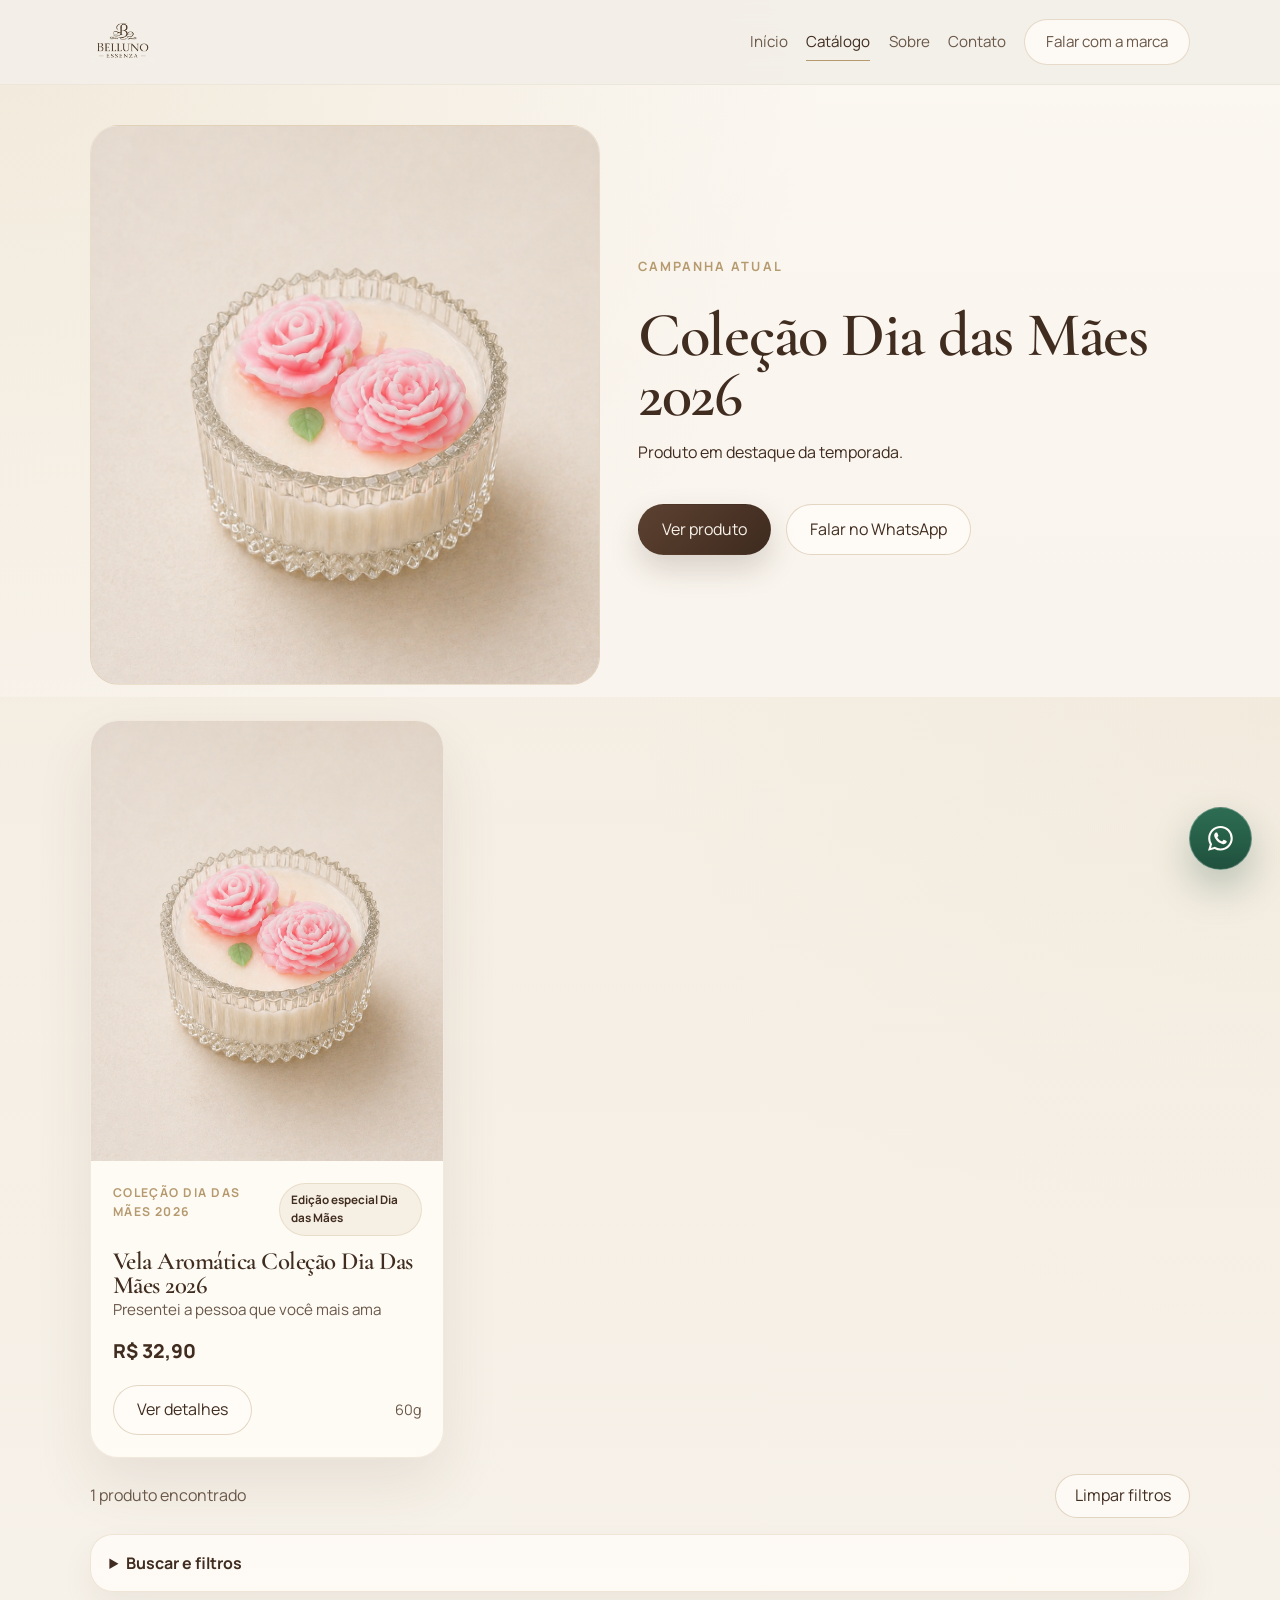
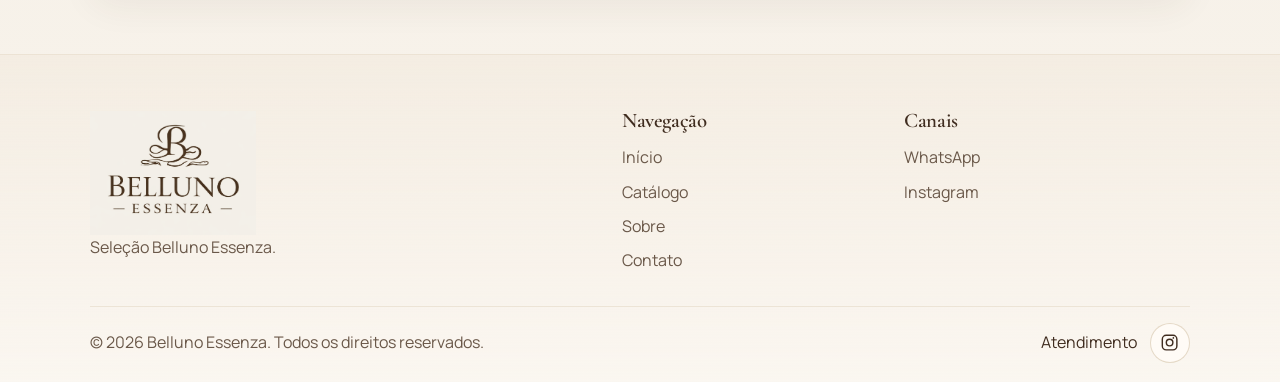
==== commit 3001e0b2: "Refina header e home: logo maior e campanha sem corte" ====
--- a/catalogo.html
+++ b/catalogo.html
@@ -4,12 +4,12 @@
   <meta charset="UTF-8">
   <meta name="viewport" content="width=device-width, initial-scale=1.0">
   <title>Catálogo | Belluno Essenza</title>
-  <meta name="description" content="Explore o catálogo Belluno Essenza com velas aromáticas premium em vidro, cerâmica e acabamentos refinados para a casa.">
+  <meta name="description" content="Explore o catálogo Belluno Essenza com velas aromáticas premium e visual refinado.">
   <link rel="canonical" href="https://www.bellunoessenza.com.br/catalogo.html">
   <meta property="og:type" content="website">
   <meta property="og:site_name" content="Belluno Essenza">
   <meta property="og:title" content="Catálogo | Belluno Essenza">
-  <meta property="og:description" content="Coleções Belluno Essenza para perfumar a casa com acabamento premium e visual editorial.">
+  <meta property="og:description" content="Produtos Belluno Essenza para presentear e perfumar a casa.">
   <meta property="og:url" content="https://www.bellunoessenza.com.br/catalogo.html">
   <meta property="og:image" content="https://www.bellunoessenza.com.br/assets/produtos/colecao-dia-das-maes-belluno-essenza.png">
   <meta name="twitter:card" content="summary_large_image">
@@ -38,7 +38,7 @@
         <a class="is-active" href="catalogo.html">Catálogo</a>
         <a href="sobre.html">Sobre</a>
         <a href="contato.html">Contato</a>
-        <a class="nav-cta" href="contato.html">Solicitar atendimento</a>
+        <a class="nav-cta" href="contato.html">Falar com a marca</a>
       </nav>
     </div>
   </header>
@@ -50,12 +50,12 @@
           <img src="assets/produtos/vela-dia-das-maes-belluno-essenza-00.png" alt="Vela Dia das Mães Belluno Essenza em destaque no catálogo">
         </a>
         <div class="catalog-fast-start-copy reveal">
-          <p class="eyebrow">Catálogo Belluno Essenza</p>
+          <p class="eyebrow">Campanha atual</p>
           <h1>Coleção Dia das Mães 2026</h1>
-          <p>Uma edição especial para presentear com delicadeza. Abaixo você encontra o produto ativo da campanha com acesso rápido aos detalhes e compra consultiva.</p>
+          <p>Produto em destaque da temporada.</p>
           <div class="hero-actions">
             <a class="button button-primary" href="produto.html?slug=vela-aromatica-belluno-essenza-dia-das-maes">Ver produto</a>
-            <a class="button button-secondary" href="contato.html">Falar com a marca</a>
+            <a class="button button-secondary" data-whatsapp-link href="https://wa.me/5547997954557?text=Olá" target="_blank" rel="noreferrer">Falar no WhatsApp</a>
           </div>
         </div>
       </div>
@@ -103,7 +103,7 @@
 
         <div id="catalog-empty" class="empty-state" hidden>
           <h2>Nenhum produto encontrado</h2>
-          <p>Tente combinar outra categoria, família olfativa ou ajustar a busca para visualizar a curadoria completa.</p>
+          <p>Ajuste os filtros para ver mais opções.</p>
         </div>
       </div>
     </section>
@@ -115,29 +115,29 @@
         <a class="footer-brand" href="index.html">
           <img src="assets/branding/logo-principal.png" alt="Logo Belluno Essenza">
         </a>
-        <p>Catálogo visual premium para velas aromáticas Belluno Essenza, com imagens reais, acabamentos refinados e leitura elegante.</p>
+        <p>Seleção Belluno Essenza.</p>
       </div>
       <div>
-        <h3>Coleção em destaque</h3>
+        <h3>Navegação</h3>
         <ul>
-          <li><a href="index.html#colecao-dia-das-maes">Dia das Mães 2026</a></li>
-          <li><a href="produto.html?slug=vela-aromatica-belluno-essenza-dia-das-maes">Ver produto</a></li>
-          <li><a href="catalogo.html">Catálogo ativo</a></li>
+          <li><a href="index.html">Início</a></li>
+          <li><a href="catalogo.html">Catálogo</a></li>
+          <li><a href="sobre.html">Sobre</a></li>
+          <li><a href="contato.html">Contato</a></li>
         </ul>
       </div>
       <div>
-        <h3>Atendimento</h3>
+        <h3>Canais</h3>
         <ul>
-          <li><a href="contato.html">Solicitar pedido</a></li>
-          <li><a href="sobre.html">Conhecer a marca</a></li>
-          <li><a href="https://instagram.com/belluno.essenza" target="_blank" rel="noopener noreferrer">@belluno.essenza</a></li>
+          <li><a data-whatsapp-link href="https://wa.me/5547997954557?text=Olá" target="_blank" rel="noreferrer">WhatsApp</a></li>
+          <li><a href="https://instagram.com/belluno.essenza" target="_blank" rel="noopener noreferrer">Instagram</a></li>
         </ul>
       </div>
     </div>
     <div class="container footer-bottom">
       <p>&copy; <span id="current-year"></span> Belluno Essenza. Todos os direitos reservados.</p>
       <div class="footer-bottom-links">
-        <a href="contato.html">Atendimento consultivo</a>
+        <a href="contato.html">Atendimento</a>
         <a class="footer-instagram-icon" href="https://instagram.com/belluno.essenza" target="_blank" rel="noopener noreferrer" aria-label="Instagram da Belluno Essenza">
           <svg viewBox="0 0 24 24" aria-hidden="true" fill="currentColor">
             <path d="M7.75 2h8.5A5.76 5.76 0 0 1 22 7.75v8.5A5.76 5.76 0 0 1 16.25 22h-8.5A5.76 5.76 0 0 1 2 16.25v-8.5A5.76 5.76 0 0 1 7.75 2Zm0 1.8A3.96 3.96 0 0 0 3.8 7.75v8.5a3.96 3.96 0 0 0 3.95 3.95h8.5a3.96 3.96 0 0 0 3.95-3.95v-8.5a3.96 3.96 0 0 0-3.95-3.95h-8.5Zm8.95 1.35a1.05 1.05 0 1 1 0 2.1 1.05 1.05 0 0 1 0-2.1ZM12 7a5 5 0 1 1 0 10 5 5 0 0 1 0-10Zm0 1.8a3.2 3.2 0 1 0 0 6.4 3.2 3.2 0 0 0 0-6.4Z"/>
--- a/style.css
+++ b/style.css
@@ -19,7 +19,7 @@
   --radius-md: 1.6rem;
   --radius-lg: 2.2rem;
   --radius-pill: 999px;
-  --container: 1180px;
+  --container: 1100px;
   --font-serif: "Cormorant Garamond", Georgia, serif;
   --font-sans: "Manrope", "Segoe UI", sans-serif;
   --transition: 220ms ease;
@@ -107,7 +107,7 @@
 }
 
 .container {
-  width: min(var(--container), calc(100% - 2rem));
+  width: min(var(--container), calc(100% - 2.75rem));
   margin: 0 auto;
 }
 
@@ -173,8 +173,8 @@
   display: flex;
   align-items: center;
   justify-content: space-between;
-  gap: 2rem;
-  min-height: 5.8rem;
+  gap: 1.3rem;
+  min-height: 5.25rem;
 }
 
 .brand {
@@ -182,15 +182,21 @@
   align-items: center;
 }
 
-.brand img,
+.brand img {
+  width: auto;
+  max-width: 232px;
+  height: clamp(44px, 3.8vw, 62px);
+}
+
 .footer-brand img {
-  width: clamp(150px, 18vw, 238px);
+  width: clamp(116px, 13vw, 172px);
+  height: auto;
 }
 
 .site-nav {
   display: flex;
   align-items: center;
-  gap: 1.5rem;
+  gap: 1.15rem;
   font-size: 0.95rem;
 }
 
@@ -264,7 +270,7 @@
 }
 
 .hero-home {
-  padding: clamp(4.25rem, 7vw, 6.8rem) 0 clamp(4rem, 7vw, 6rem);
+  padding: clamp(2.8rem, 5.2vw, 4.2rem) 0 clamp(2.4rem, 4.8vw, 3.8rem);
 }
 
 .hero-home::before,
@@ -327,15 +333,15 @@
 }
 
 h1 {
-  font-size: clamp(3rem, 6.2vw, 5.6rem);
+  font-size: clamp(2.3rem, 4.9vw, 4.2rem);
 }
 
 h2 {
-  font-size: clamp(2.2rem, 4vw, 3.5rem);
+  font-size: clamp(1.9rem, 3.3vw, 2.8rem);
 }
 
 h3 {
-  font-size: clamp(1.45rem, 2.4vw, 2rem);
+  font-size: clamp(1.25rem, 2vw, 1.75rem);
 }
 
 p {
@@ -343,9 +349,9 @@
 }
 
 .hero-lead {
-  max-width: 38rem;
-  margin-top: 1.35rem;
-  font-size: 1.05rem;
+  max-width: 34rem;
+  margin-top: 0.95rem;
+  font-size: 0.98rem;
   color: var(--text-soft);
 }
 
@@ -354,7 +360,7 @@
   display: flex;
   flex-wrap: wrap;
   gap: 0.9rem;
-  margin-top: 2rem;
+  margin-top: 1.45rem;
 }
 
 .button {
@@ -466,8 +472,23 @@
 
 .hero-image-frame img {
   width: 100%;
-  aspect-ratio: 4 / 4.6;
+  aspect-ratio: 16 / 11;
   object-fit: cover;
+}
+
+.hero-home-clean .hero-grid {
+  align-items: center;
+}
+
+.hero-home-clean .hero-image-frame {
+  padding: clamp(0.7rem, 1.2vw, 1rem);
+}
+
+.hero-home-clean .hero-image-frame img {
+  height: auto;
+  aspect-ratio: auto;
+  object-fit: contain;
+  object-position: center center;
 }
 
 .floating-note {
@@ -492,7 +513,7 @@
 }
 
 .section {
-  padding: clamp(4rem, 6vw, 6rem) 0;
+  padding: clamp(2.6rem, 4.8vw, 4.2rem) 0;
 }
 
 .section-tight-top {
@@ -544,7 +565,7 @@
 
 .product-grid {
   display: grid;
-  gap: 1.5rem;
+  gap: 1.15rem;
 }
 
 .product-grid-featured {
@@ -629,7 +650,7 @@
 }
 
 .product-card h3 {
-  font-size: 2rem;
+  font-size: 1.55rem;
 }
 
 .product-subtitle {
@@ -738,7 +759,7 @@
   border-radius: 2rem;
   border: 1px solid rgba(182, 154, 111, 0.24);
   background: linear-gradient(180deg, rgba(250, 244, 234, 0.98), rgba(237, 225, 208, 0.94));
-  min-height: clamp(21rem, 35vw, 31rem);
+  min-height: clamp(17rem, 28vw, 23rem);
 }
 
 .campaign-collection-hero img {
@@ -797,7 +818,7 @@
 .sensory-media img {
   width: 100%;
   height: 100%;
-  min-height: 20rem;
+  min-height: 16rem;
   object-fit: cover;
 }
 
@@ -805,7 +826,7 @@
   display: flex;
   align-items: center;
   justify-content: center;
-  min-height: clamp(22rem, 38vw, 32rem);
+  min-height: clamp(17rem, 30vw, 24rem);
   padding: clamp(1rem, 2vw, 1.5rem);
   background:
     radial-gradient(circle at top, rgba(255, 255, 255, 0.92), transparent 42%),
@@ -989,7 +1010,7 @@
 }
 
 .page-intro {
-  padding: clamp(3.8rem, 6vw, 5.6rem) 0 2rem;
+  padding: clamp(2.4rem, 4.4vw, 3.8rem) 0 1.45rem;
 }
 
 .page-intro.page-intro-compact {
@@ -997,7 +1018,7 @@
 }
 
 .page-intro-catalog-compact {
-  padding: clamp(2.4rem, 4.5vw, 3.4rem) 0 1rem;
+  padding: clamp(1.7rem, 3.2vw, 2.5rem) 0 0.75rem;
 }
 
 .page-intro-grid,
@@ -1022,7 +1043,7 @@
 
 .catalog-fast-start-media img {
   width: 100%;
-  aspect-ratio: 4 / 5;
+  aspect-ratio: 4 / 4.4;
   object-fit: cover;
   object-position: center center;
 }
@@ -1153,7 +1174,7 @@
 
 .product-main-image img {
   width: 100%;
-  aspect-ratio: 4 / 4.8;
+  aspect-ratio: 4 / 4.3;
   object-fit: cover;
   object-position: center center;
 }
@@ -1195,7 +1216,7 @@
 }
 
 .product-summary h1 {
-  font-size: clamp(3rem, 5vw, 4.25rem);
+  font-size: clamp(2.2rem, 4vw, 3.1rem);
 }
 
 .price-stack {
@@ -1259,6 +1280,19 @@
 
 .contact-layout {
   align-items: start;
+}
+
+.page-intro-grid-single {
+  grid-template-columns: 1fr;
+}
+
+.page-intro-simple {
+  max-width: 34rem;
+  padding: clamp(1.25rem, 2.6vw, 1.9rem);
+  border-radius: 1.5rem;
+  border: 1px solid rgba(182, 154, 111, 0.18);
+  background: rgba(255, 252, 247, 0.88);
+  box-shadow: var(--shadow-soft);
 }
 
 .contact-sidebar {
@@ -1428,6 +1462,11 @@
 }
 
 @media (max-width: 900px) {
+  .brand img {
+    max-width: 198px;
+    height: clamp(38px, 8vw, 52px);
+  }
+
   .hero-home .hero-visual {
     order: -1;
   }
@@ -1442,7 +1481,7 @@
 
   .site-nav {
     position: fixed;
-    inset: 6.8rem 1rem auto;
+    inset: 5.8rem 1rem auto;
     display: grid;
     gap: 1rem;
     padding: 1.35rem;
@@ -1534,7 +1573,7 @@
   }
 
   .page-intro {
-    padding-top: 3rem;
+    padding-top: 2.1rem;
   }
 
   .whatsapp-float {
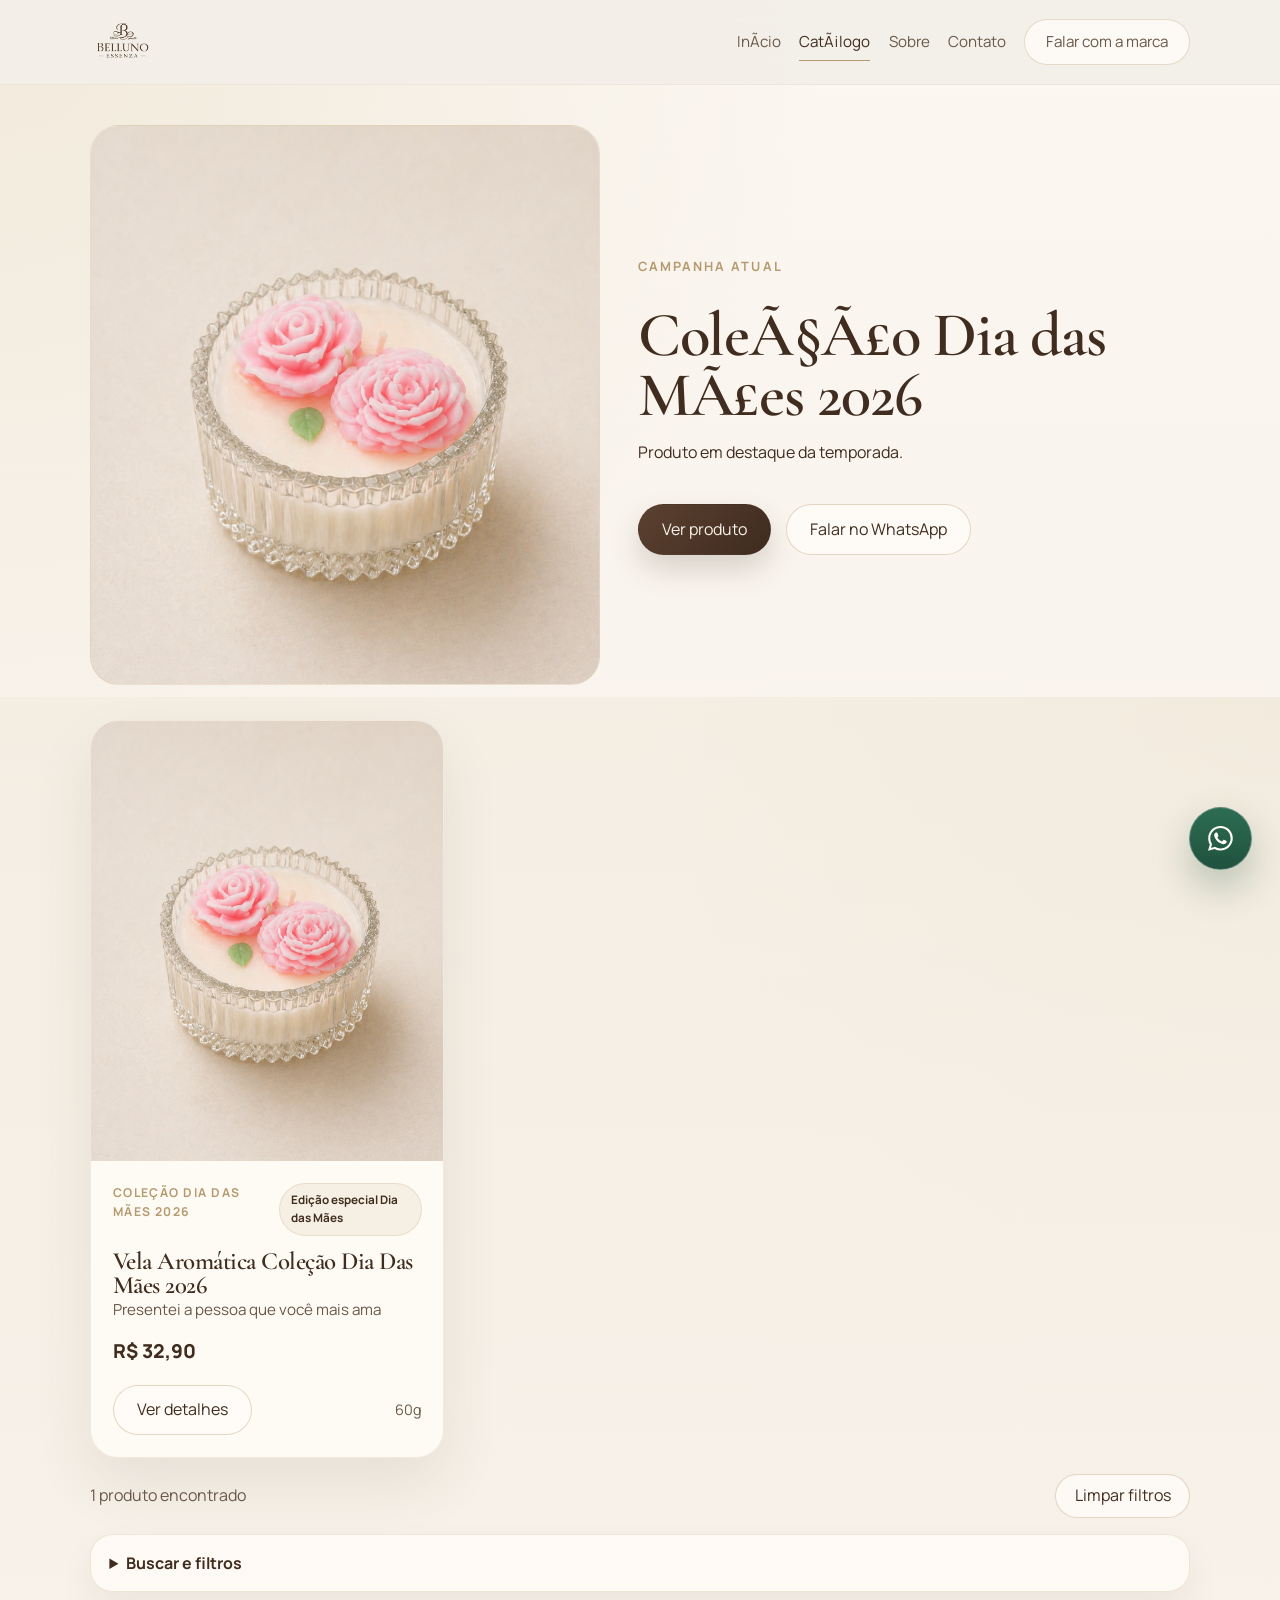
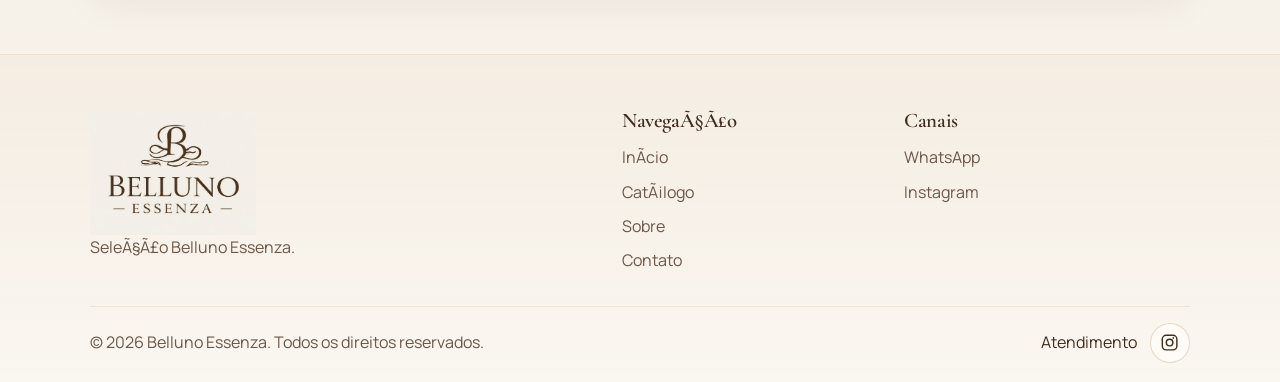
==== commit e33c2d9f: "Forca refresh de CSS no deploy com versao de cache" ====
--- a/catalogo.html
+++ b/catalogo.html
@@ -3,12 +3,12 @@
 <head>
   <meta charset="UTF-8">
   <meta name="viewport" content="width=device-width, initial-scale=1.0">
-  <title>Catálogo | Belluno Essenza</title>
-  <meta name="description" content="Explore o catálogo Belluno Essenza com velas aromáticas premium e visual refinado.">
+  <title>CatÃ¡logo | Belluno Essenza</title>
+  <meta name="description" content="Explore o catÃ¡logo Belluno Essenza com velas aromÃ¡ticas premium e visual refinado.">
   <link rel="canonical" href="https://www.bellunoessenza.com.br/catalogo.html">
   <meta property="og:type" content="website">
   <meta property="og:site_name" content="Belluno Essenza">
-  <meta property="og:title" content="Catálogo | Belluno Essenza">
+  <meta property="og:title" content="CatÃ¡logo | Belluno Essenza">
   <meta property="og:description" content="Produtos Belluno Essenza para presentear e perfumar a casa.">
   <meta property="og:url" content="https://www.bellunoessenza.com.br/catalogo.html">
   <meta property="og:image" content="https://www.bellunoessenza.com.br/assets/produtos/colecao-dia-das-maes-belluno-essenza.png">
@@ -17,14 +17,14 @@
   <link rel="preconnect" href="https://fonts.googleapis.com">
   <link rel="preconnect" href="https://fonts.gstatic.com" crossorigin>
   <link href="https://fonts.googleapis.com/css2?family=Cormorant+Garamond:wght@400;500;600;700&family=Manrope:wght@400;500;600;700&display=swap" rel="stylesheet">
-  <link rel="stylesheet" href="style.css">
+  <link rel="stylesheet" href="style.css?v=20260428b">
   <script defer src="data/produtos-data.js"></script>
   <script defer src="main.js"></script>
 </head>
 <body data-page="catalog">
   <header class="site-header" id="site-header">
     <div class="container header-inner">
-      <a class="brand" href="index.html" aria-label="Belluno Essenza - página inicial">
+      <a class="brand" href="index.html" aria-label="Belluno Essenza - pÃ¡gina inicial">
         <img src="assets/branding/logo-principal.png" alt="Logo Belluno Essenza">
       </a>
       <button class="menu-toggle" type="button" aria-expanded="false" aria-controls="site-nav">
@@ -33,9 +33,9 @@
         <span></span>
         <span class="sr-only">Abrir menu</span>
       </button>
-      <nav class="site-nav" id="site-nav" aria-label="Navegação principal">
-        <a href="index.html">Início</a>
-        <a class="is-active" href="catalogo.html">Catálogo</a>
+      <nav class="site-nav" id="site-nav" aria-label="NavegaÃ§Ã£o principal">
+        <a href="index.html">InÃ­cio</a>
+        <a class="is-active" href="catalogo.html">CatÃ¡logo</a>
         <a href="sobre.html">Sobre</a>
         <a href="contato.html">Contato</a>
         <a class="nav-cta" href="contato.html">Falar com a marca</a>
@@ -46,16 +46,16 @@
   <main>
     <section class="page-intro page-intro-catalog page-intro-catalog-compact">
       <div class="container catalog-fast-start">
-        <a class="catalog-fast-start-media reveal" href="produto.html?slug=vela-aromatica-belluno-essenza-dia-das-maes" aria-label="Ver produto da coleção Dia das Mães 2026">
-          <img src="assets/produtos/vela-dia-das-maes-belluno-essenza-00.png" alt="Vela Dia das Mães Belluno Essenza em destaque no catálogo">
+        <a class="catalog-fast-start-media reveal" href="produto.html?slug=vela-aromatica-belluno-essenza-dia-das-maes" aria-label="Ver produto da coleÃ§Ã£o Dia das MÃ£es 2026">
+          <img src="assets/produtos/vela-dia-das-maes-belluno-essenza-00.png" alt="Vela Dia das MÃ£es Belluno Essenza em destaque no catÃ¡logo">
         </a>
         <div class="catalog-fast-start-copy reveal">
           <p class="eyebrow">Campanha atual</p>
-          <h1>Coleção Dia das Mães 2026</h1>
+          <h1>ColeÃ§Ã£o Dia das MÃ£es 2026</h1>
           <p>Produto em destaque da temporada.</p>
           <div class="hero-actions">
             <a class="button button-primary" href="produto.html?slug=vela-aromatica-belluno-essenza-dia-das-maes">Ver produto</a>
-            <a class="button button-secondary" data-whatsapp-link href="https://wa.me/5547997954557?text=Olá" target="_blank" rel="noreferrer">Falar no WhatsApp</a>
+            <a class="button button-secondary" data-whatsapp-link href="https://wa.me/5547997954557?text=OlÃ¡" target="_blank" rel="noreferrer">Falar no WhatsApp</a>
           </div>
         </div>
       </div>
@@ -84,7 +84,7 @@
               </select>
             </div>
             <div class="field-group">
-              <label for="filter-family">Família olfativa</label>
+              <label for="filter-family">FamÃ­lia olfativa</label>
               <select id="filter-family" name="family">
                 <option value="">Todas</option>
               </select>
@@ -93,8 +93,8 @@
               <label for="sort-products">Ordenar por</label>
               <select id="sort-products" name="sort">
                 <option value="curadoria">Curadoria Belluno</option>
-                <option value="price-asc">Preço: menor para maior</option>
-                <option value="price-desc">Preço: maior para menor</option>
+                <option value="price-asc">PreÃ§o: menor para maior</option>
+                <option value="price-desc">PreÃ§o: maior para menor</option>
                 <option value="name-asc">Nome A-Z</option>
               </select>
             </div>
@@ -103,7 +103,7 @@
 
         <div id="catalog-empty" class="empty-state" hidden>
           <h2>Nenhum produto encontrado</h2>
-          <p>Ajuste os filtros para ver mais opções.</p>
+          <p>Ajuste os filtros para ver mais opÃ§Ãµes.</p>
         </div>
       </div>
     </section>
@@ -115,13 +115,13 @@
         <a class="footer-brand" href="index.html">
           <img src="assets/branding/logo-principal.png" alt="Logo Belluno Essenza">
         </a>
-        <p>Seleção Belluno Essenza.</p>
+        <p>SeleÃ§Ã£o Belluno Essenza.</p>
       </div>
       <div>
-        <h3>Navegação</h3>
+        <h3>NavegaÃ§Ã£o</h3>
         <ul>
-          <li><a href="index.html">Início</a></li>
-          <li><a href="catalogo.html">Catálogo</a></li>
+          <li><a href="index.html">InÃ­cio</a></li>
+          <li><a href="catalogo.html">CatÃ¡logo</a></li>
           <li><a href="sobre.html">Sobre</a></li>
           <li><a href="contato.html">Contato</a></li>
         </ul>
@@ -129,7 +129,7 @@
       <div>
         <h3>Canais</h3>
         <ul>
-          <li><a data-whatsapp-link href="https://wa.me/5547997954557?text=Olá" target="_blank" rel="noreferrer">WhatsApp</a></li>
+          <li><a data-whatsapp-link href="https://wa.me/5547997954557?text=OlÃ¡" target="_blank" rel="noreferrer">WhatsApp</a></li>
           <li><a href="https://instagram.com/belluno.essenza" target="_blank" rel="noopener noreferrer">Instagram</a></li>
         </ul>
       </div>
@@ -148,3 +148,4 @@
   </footer>
 </body>
 </html>
+
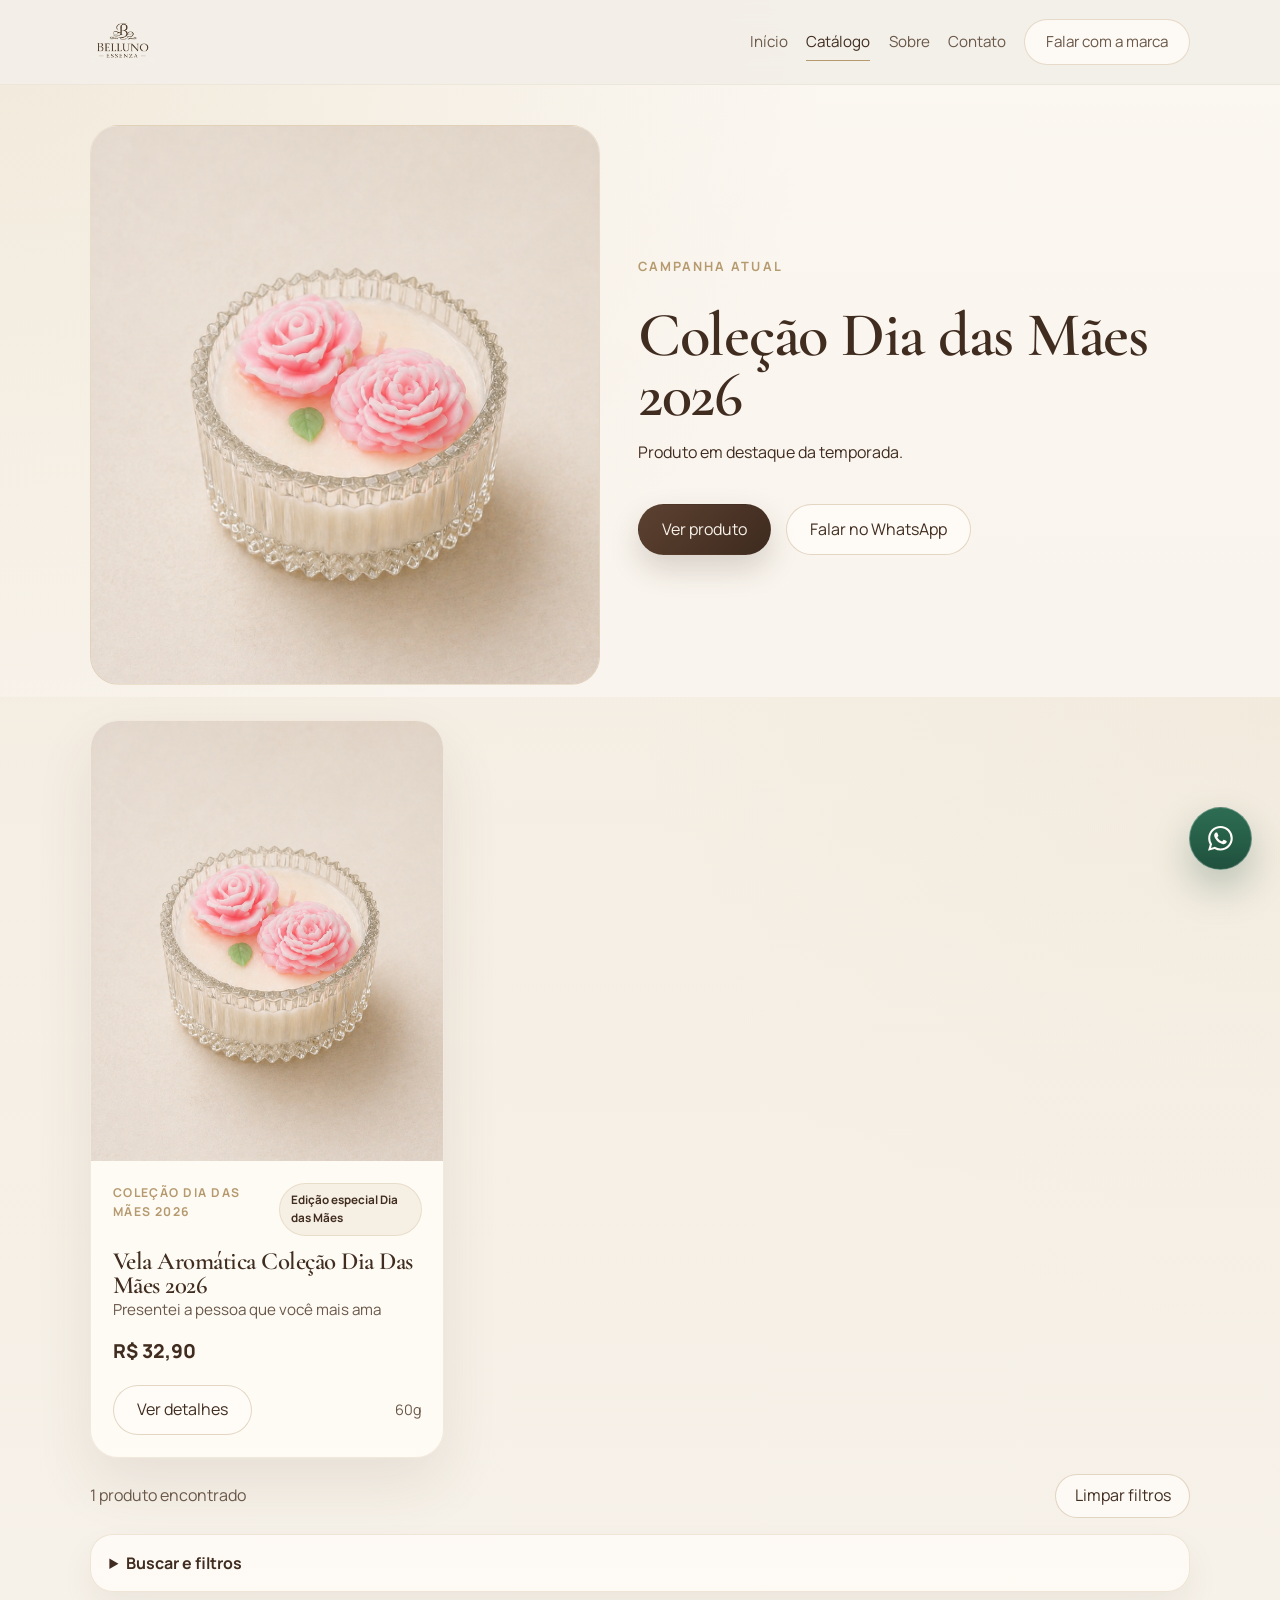
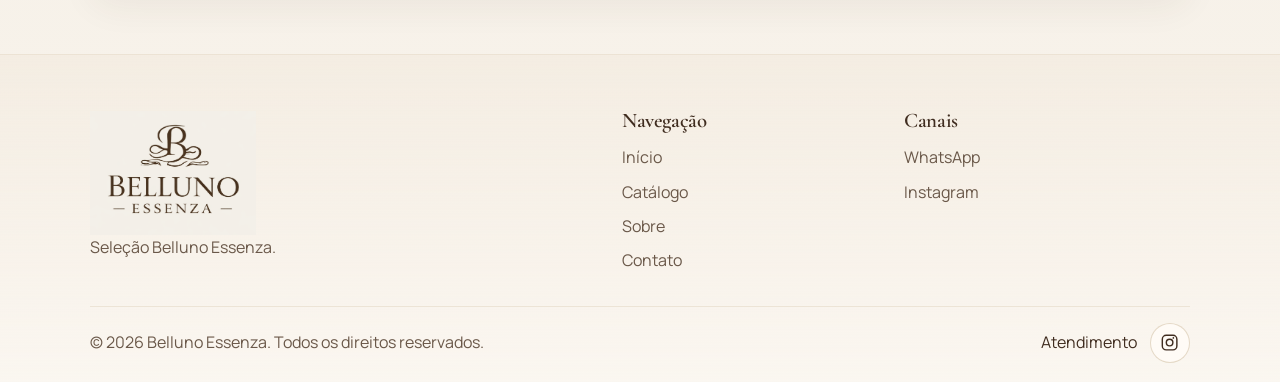
==== commit 17dd45a0: "Corrige codificacao UTF-8 e restaura acentos no frontend" ====
--- a/catalogo.html
+++ b/catalogo.html
@@ -3,12 +3,12 @@
 <head>
   <meta charset="UTF-8">
   <meta name="viewport" content="width=device-width, initial-scale=1.0">
-  <title>CatÃ¡logo | Belluno Essenza</title>
-  <meta name="description" content="Explore o catÃ¡logo Belluno Essenza com velas aromÃ¡ticas premium e visual refinado.">
+  <title>Catálogo | Belluno Essenza</title>
+  <meta name="description" content="Explore o catálogo Belluno Essenza com velas aromáticas premium e visual refinado.">
   <link rel="canonical" href="https://www.bellunoessenza.com.br/catalogo.html">
   <meta property="og:type" content="website">
   <meta property="og:site_name" content="Belluno Essenza">
-  <meta property="og:title" content="CatÃ¡logo | Belluno Essenza">
+  <meta property="og:title" content="Catálogo | Belluno Essenza">
   <meta property="og:description" content="Produtos Belluno Essenza para presentear e perfumar a casa.">
   <meta property="og:url" content="https://www.bellunoessenza.com.br/catalogo.html">
   <meta property="og:image" content="https://www.bellunoessenza.com.br/assets/produtos/colecao-dia-das-maes-belluno-essenza.png">
@@ -24,7 +24,7 @@
 <body data-page="catalog">
   <header class="site-header" id="site-header">
     <div class="container header-inner">
-      <a class="brand" href="index.html" aria-label="Belluno Essenza - pÃ¡gina inicial">
+      <a class="brand" href="index.html" aria-label="Belluno Essenza - página inicial">
         <img src="assets/branding/logo-principal.png" alt="Logo Belluno Essenza">
       </a>
       <button class="menu-toggle" type="button" aria-expanded="false" aria-controls="site-nav">
@@ -33,9 +33,9 @@
         <span></span>
         <span class="sr-only">Abrir menu</span>
       </button>
-      <nav class="site-nav" id="site-nav" aria-label="NavegaÃ§Ã£o principal">
-        <a href="index.html">InÃ­cio</a>
-        <a class="is-active" href="catalogo.html">CatÃ¡logo</a>
+      <nav class="site-nav" id="site-nav" aria-label="Navegação principal">
+        <a href="index.html">Início</a>
+        <a class="is-active" href="catalogo.html">Catálogo</a>
         <a href="sobre.html">Sobre</a>
         <a href="contato.html">Contato</a>
         <a class="nav-cta" href="contato.html">Falar com a marca</a>
@@ -46,16 +46,16 @@
   <main>
     <section class="page-intro page-intro-catalog page-intro-catalog-compact">
       <div class="container catalog-fast-start">
-        <a class="catalog-fast-start-media reveal" href="produto.html?slug=vela-aromatica-belluno-essenza-dia-das-maes" aria-label="Ver produto da coleÃ§Ã£o Dia das MÃ£es 2026">
-          <img src="assets/produtos/vela-dia-das-maes-belluno-essenza-00.png" alt="Vela Dia das MÃ£es Belluno Essenza em destaque no catÃ¡logo">
+        <a class="catalog-fast-start-media reveal" href="produto.html?slug=vela-aromatica-belluno-essenza-dia-das-maes" aria-label="Ver produto da coleção Dia das Mães 2026">
+          <img src="assets/produtos/vela-dia-das-maes-belluno-essenza-00.png" alt="Vela Dia das Mães Belluno Essenza em destaque no catálogo">
         </a>
         <div class="catalog-fast-start-copy reveal">
           <p class="eyebrow">Campanha atual</p>
-          <h1>ColeÃ§Ã£o Dia das MÃ£es 2026</h1>
+          <h1>Coleção Dia das Mães 2026</h1>
           <p>Produto em destaque da temporada.</p>
           <div class="hero-actions">
             <a class="button button-primary" href="produto.html?slug=vela-aromatica-belluno-essenza-dia-das-maes">Ver produto</a>
-            <a class="button button-secondary" data-whatsapp-link href="https://wa.me/5547997954557?text=OlÃ¡" target="_blank" rel="noreferrer">Falar no WhatsApp</a>
+            <a class="button button-secondary" data-whatsapp-link href="https://wa.me/5547997954557?text=Olá" target="_blank" rel="noreferrer">Falar no WhatsApp</a>
           </div>
         </div>
       </div>
@@ -84,7 +84,7 @@
               </select>
             </div>
             <div class="field-group">
-              <label for="filter-family">FamÃ­lia olfativa</label>
+              <label for="filter-family">Família olfativa</label>
               <select id="filter-family" name="family">
                 <option value="">Todas</option>
               </select>
@@ -93,8 +93,8 @@
               <label for="sort-products">Ordenar por</label>
               <select id="sort-products" name="sort">
                 <option value="curadoria">Curadoria Belluno</option>
-                <option value="price-asc">PreÃ§o: menor para maior</option>
-                <option value="price-desc">PreÃ§o: maior para menor</option>
+                <option value="price-asc">Preço: menor para maior</option>
+                <option value="price-desc">Preço: maior para menor</option>
                 <option value="name-asc">Nome A-Z</option>
               </select>
             </div>
@@ -103,7 +103,7 @@
 
         <div id="catalog-empty" class="empty-state" hidden>
           <h2>Nenhum produto encontrado</h2>
-          <p>Ajuste os filtros para ver mais opÃ§Ãµes.</p>
+          <p>Ajuste os filtros para ver mais opções.</p>
         </div>
       </div>
     </section>
@@ -115,13 +115,13 @@
         <a class="footer-brand" href="index.html">
           <img src="assets/branding/logo-principal.png" alt="Logo Belluno Essenza">
         </a>
-        <p>SeleÃ§Ã£o Belluno Essenza.</p>
+        <p>Seleção Belluno Essenza.</p>
       </div>
       <div>
-        <h3>NavegaÃ§Ã£o</h3>
+        <h3>Navegação</h3>
         <ul>
-          <li><a href="index.html">InÃ­cio</a></li>
-          <li><a href="catalogo.html">CatÃ¡logo</a></li>
+          <li><a href="index.html">Início</a></li>
+          <li><a href="catalogo.html">Catálogo</a></li>
           <li><a href="sobre.html">Sobre</a></li>
           <li><a href="contato.html">Contato</a></li>
         </ul>
@@ -129,7 +129,7 @@
       <div>
         <h3>Canais</h3>
         <ul>
-          <li><a data-whatsapp-link href="https://wa.me/5547997954557?text=OlÃ¡" target="_blank" rel="noreferrer">WhatsApp</a></li>
+          <li><a data-whatsapp-link href="https://wa.me/5547997954557?text=Olá" target="_blank" rel="noreferrer">WhatsApp</a></li>
           <li><a href="https://instagram.com/belluno.essenza" target="_blank" rel="noopener noreferrer">Instagram</a></li>
         </ul>
       </div>
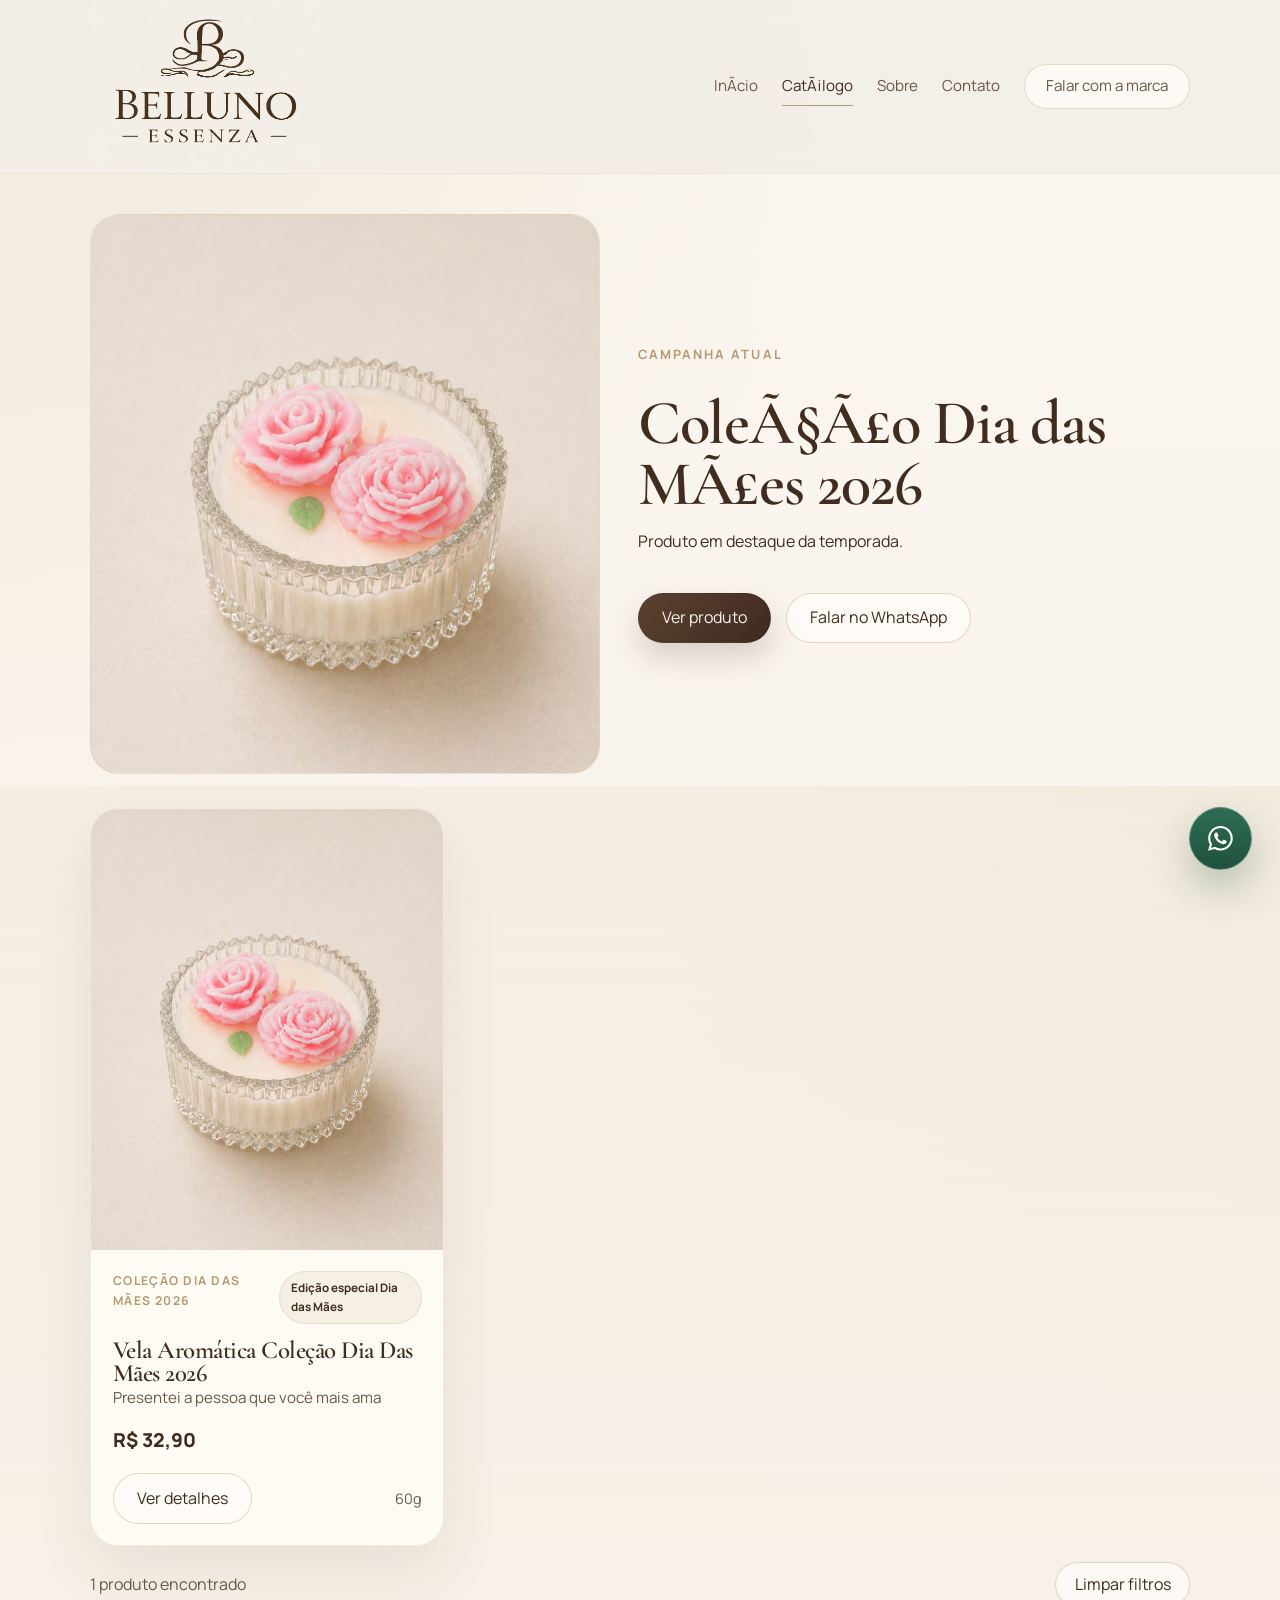
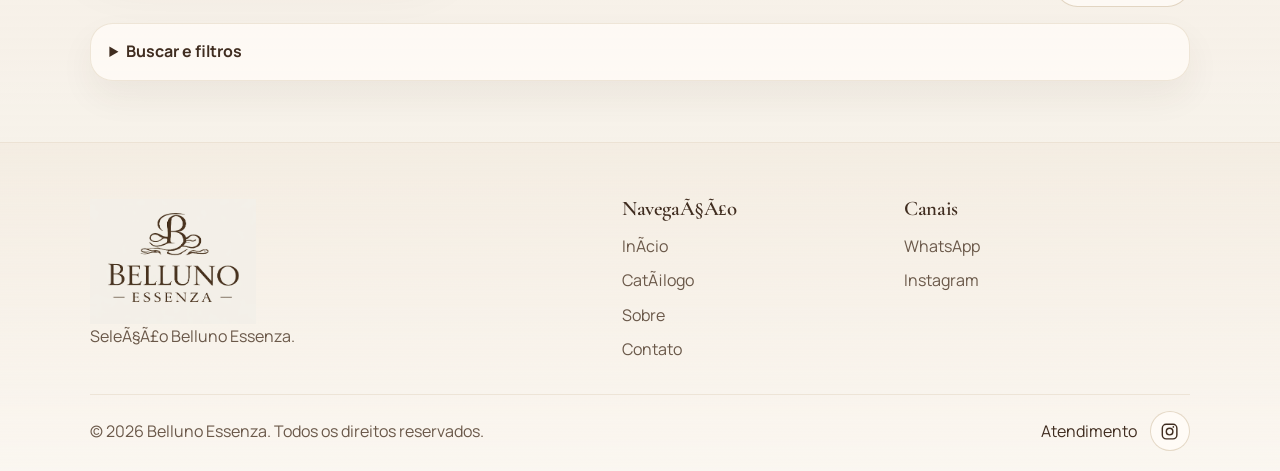
==== commit 39bc4b89: "Atualiza versao dos assets para forcar refresh de CSS e JS" ====
--- a/catalogo.html
+++ b/catalogo.html
@@ -3,12 +3,12 @@
 <head>
   <meta charset="UTF-8">
   <meta name="viewport" content="width=device-width, initial-scale=1.0">
-  <title>Catálogo | Belluno Essenza</title>
-  <meta name="description" content="Explore o catálogo Belluno Essenza com velas aromáticas premium e visual refinado.">
+  <title>CatÃ¡logo | Belluno Essenza</title>
+  <meta name="description" content="Explore o catÃ¡logo Belluno Essenza com velas aromÃ¡ticas premium e visual refinado.">
   <link rel="canonical" href="https://www.bellunoessenza.com.br/catalogo.html">
   <meta property="og:type" content="website">
   <meta property="og:site_name" content="Belluno Essenza">
-  <meta property="og:title" content="Catálogo | Belluno Essenza">
+  <meta property="og:title" content="CatÃ¡logo | Belluno Essenza">
   <meta property="og:description" content="Produtos Belluno Essenza para presentear e perfumar a casa.">
   <meta property="og:url" content="https://www.bellunoessenza.com.br/catalogo.html">
   <meta property="og:image" content="https://www.bellunoessenza.com.br/assets/produtos/colecao-dia-das-maes-belluno-essenza.png">
@@ -17,14 +17,14 @@
   <link rel="preconnect" href="https://fonts.googleapis.com">
   <link rel="preconnect" href="https://fonts.gstatic.com" crossorigin>
   <link href="https://fonts.googleapis.com/css2?family=Cormorant+Garamond:wght@400;500;600;700&family=Manrope:wght@400;500;600;700&display=swap" rel="stylesheet">
-  <link rel="stylesheet" href="style.css?v=20260428b">
+  <link rel="stylesheet" href="style.css?v=20260428c">
   <script defer src="data/produtos-data.js"></script>
-  <script defer src="main.js"></script>
+  <script defer src="main.js?v=20260428c"></script>
 </head>
 <body data-page="catalog">
   <header class="site-header" id="site-header">
     <div class="container header-inner">
-      <a class="brand" href="index.html" aria-label="Belluno Essenza - página inicial">
+      <a class="brand" href="index.html" aria-label="Belluno Essenza - pÃ¡gina inicial">
         <img src="assets/branding/logo-principal.png" alt="Logo Belluno Essenza">
       </a>
       <button class="menu-toggle" type="button" aria-expanded="false" aria-controls="site-nav">
@@ -33,9 +33,9 @@
         <span></span>
         <span class="sr-only">Abrir menu</span>
       </button>
-      <nav class="site-nav" id="site-nav" aria-label="Navegação principal">
-        <a href="index.html">Início</a>
-        <a class="is-active" href="catalogo.html">Catálogo</a>
+      <nav class="site-nav" id="site-nav" aria-label="NavegaÃ§Ã£o principal">
+        <a href="index.html">InÃ­cio</a>
+        <a class="is-active" href="catalogo.html">CatÃ¡logo</a>
         <a href="sobre.html">Sobre</a>
         <a href="contato.html">Contato</a>
         <a class="nav-cta" href="contato.html">Falar com a marca</a>
@@ -46,16 +46,16 @@
   <main>
     <section class="page-intro page-intro-catalog page-intro-catalog-compact">
       <div class="container catalog-fast-start">
-        <a class="catalog-fast-start-media reveal" href="produto.html?slug=vela-aromatica-belluno-essenza-dia-das-maes" aria-label="Ver produto da coleção Dia das Mães 2026">
-          <img src="assets/produtos/vela-dia-das-maes-belluno-essenza-00.png" alt="Vela Dia das Mães Belluno Essenza em destaque no catálogo">
+        <a class="catalog-fast-start-media reveal" href="produto.html?slug=vela-aromatica-belluno-essenza-dia-das-maes" aria-label="Ver produto da coleÃ§Ã£o Dia das MÃ£es 2026">
+          <img src="assets/produtos/vela-dia-das-maes-belluno-essenza-00.png" alt="Vela Dia das MÃ£es Belluno Essenza em destaque no catÃ¡logo">
         </a>
         <div class="catalog-fast-start-copy reveal">
           <p class="eyebrow">Campanha atual</p>
-          <h1>Coleção Dia das Mães 2026</h1>
+          <h1>ColeÃ§Ã£o Dia das MÃ£es 2026</h1>
           <p>Produto em destaque da temporada.</p>
           <div class="hero-actions">
             <a class="button button-primary" href="produto.html?slug=vela-aromatica-belluno-essenza-dia-das-maes">Ver produto</a>
-            <a class="button button-secondary" data-whatsapp-link href="https://wa.me/5547997954557?text=Olá" target="_blank" rel="noreferrer">Falar no WhatsApp</a>
+            <a class="button button-secondary" data-whatsapp-link href="https://wa.me/5547997954557?text=OlÃ¡" target="_blank" rel="noreferrer">Falar no WhatsApp</a>
           </div>
         </div>
       </div>
@@ -84,7 +84,7 @@
               </select>
             </div>
             <div class="field-group">
-              <label for="filter-family">Família olfativa</label>
+              <label for="filter-family">FamÃ­lia olfativa</label>
               <select id="filter-family" name="family">
                 <option value="">Todas</option>
               </select>
@@ -93,8 +93,8 @@
               <label for="sort-products">Ordenar por</label>
               <select id="sort-products" name="sort">
                 <option value="curadoria">Curadoria Belluno</option>
-                <option value="price-asc">Preço: menor para maior</option>
-                <option value="price-desc">Preço: maior para menor</option>
+                <option value="price-asc">PreÃ§o: menor para maior</option>
+                <option value="price-desc">PreÃ§o: maior para menor</option>
                 <option value="name-asc">Nome A-Z</option>
               </select>
             </div>
@@ -103,7 +103,7 @@
 
         <div id="catalog-empty" class="empty-state" hidden>
           <h2>Nenhum produto encontrado</h2>
-          <p>Ajuste os filtros para ver mais opções.</p>
+          <p>Ajuste os filtros para ver mais opÃ§Ãµes.</p>
         </div>
       </div>
     </section>
@@ -115,13 +115,13 @@
         <a class="footer-brand" href="index.html">
           <img src="assets/branding/logo-principal.png" alt="Logo Belluno Essenza">
         </a>
-        <p>Seleção Belluno Essenza.</p>
+        <p>SeleÃ§Ã£o Belluno Essenza.</p>
       </div>
       <div>
-        <h3>Navegação</h3>
+        <h3>NavegaÃ§Ã£o</h3>
         <ul>
-          <li><a href="index.html">Início</a></li>
-          <li><a href="catalogo.html">Catálogo</a></li>
+          <li><a href="index.html">InÃ­cio</a></li>
+          <li><a href="catalogo.html">CatÃ¡logo</a></li>
           <li><a href="sobre.html">Sobre</a></li>
           <li><a href="contato.html">Contato</a></li>
         </ul>
@@ -129,7 +129,7 @@
       <div>
         <h3>Canais</h3>
         <ul>
-          <li><a data-whatsapp-link href="https://wa.me/5547997954557?text=Olá" target="_blank" rel="noreferrer">WhatsApp</a></li>
+          <li><a data-whatsapp-link href="https://wa.me/5547997954557?text=OlÃ¡" target="_blank" rel="noreferrer">WhatsApp</a></li>
           <li><a href="https://instagram.com/belluno.essenza" target="_blank" rel="noopener noreferrer">Instagram</a></li>
         </ul>
       </div>
@@ -149,3 +149,4 @@
 </body>
 </html>
 
+
--- a/style.css
+++ b/style.css
@@ -159,7 +159,7 @@
   background: rgba(243, 239, 232, 0.94);
   backdrop-filter: blur(12px);
   border-bottom: 1px solid rgba(207, 189, 149, 0.16);
-  transition: background-color var(--transition), box-shadow var(--transition), border-color var(--transition);
+  transition: transform 280ms ease, background-color var(--transition), box-shadow var(--transition), border-color var(--transition);
 }
 
 .site-header.is-scrolled {
@@ -169,12 +169,16 @@
   border-bottom: 1px solid rgba(207, 189, 149, 0.24);
 }
 
+.site-header.is-hidden {
+  transform: translateY(-110%);
+}
+
 .header-inner {
   display: flex;
   align-items: center;
   justify-content: space-between;
-  gap: 1.3rem;
-  min-height: 5.25rem;
+  gap: 2rem;
+  min-height: 5.8rem;
 }
 
 .brand {
@@ -183,9 +187,8 @@
 }
 
 .brand img {
-  width: auto;
-  max-width: 232px;
-  height: clamp(44px, 3.8vw, 62px);
+  width: clamp(150px, 18vw, 238px);
+  height: auto;
 }
 
 .footer-brand img {
@@ -196,7 +199,7 @@
 .site-nav {
   display: flex;
   align-items: center;
-  gap: 1.15rem;
+  gap: 1.5rem;
   font-size: 0.95rem;
 }
 
@@ -1462,11 +1465,6 @@
 }
 
 @media (max-width: 900px) {
-  .brand img {
-    max-width: 198px;
-    height: clamp(38px, 8vw, 52px);
-  }
-
   .hero-home .hero-visual {
     order: -1;
   }
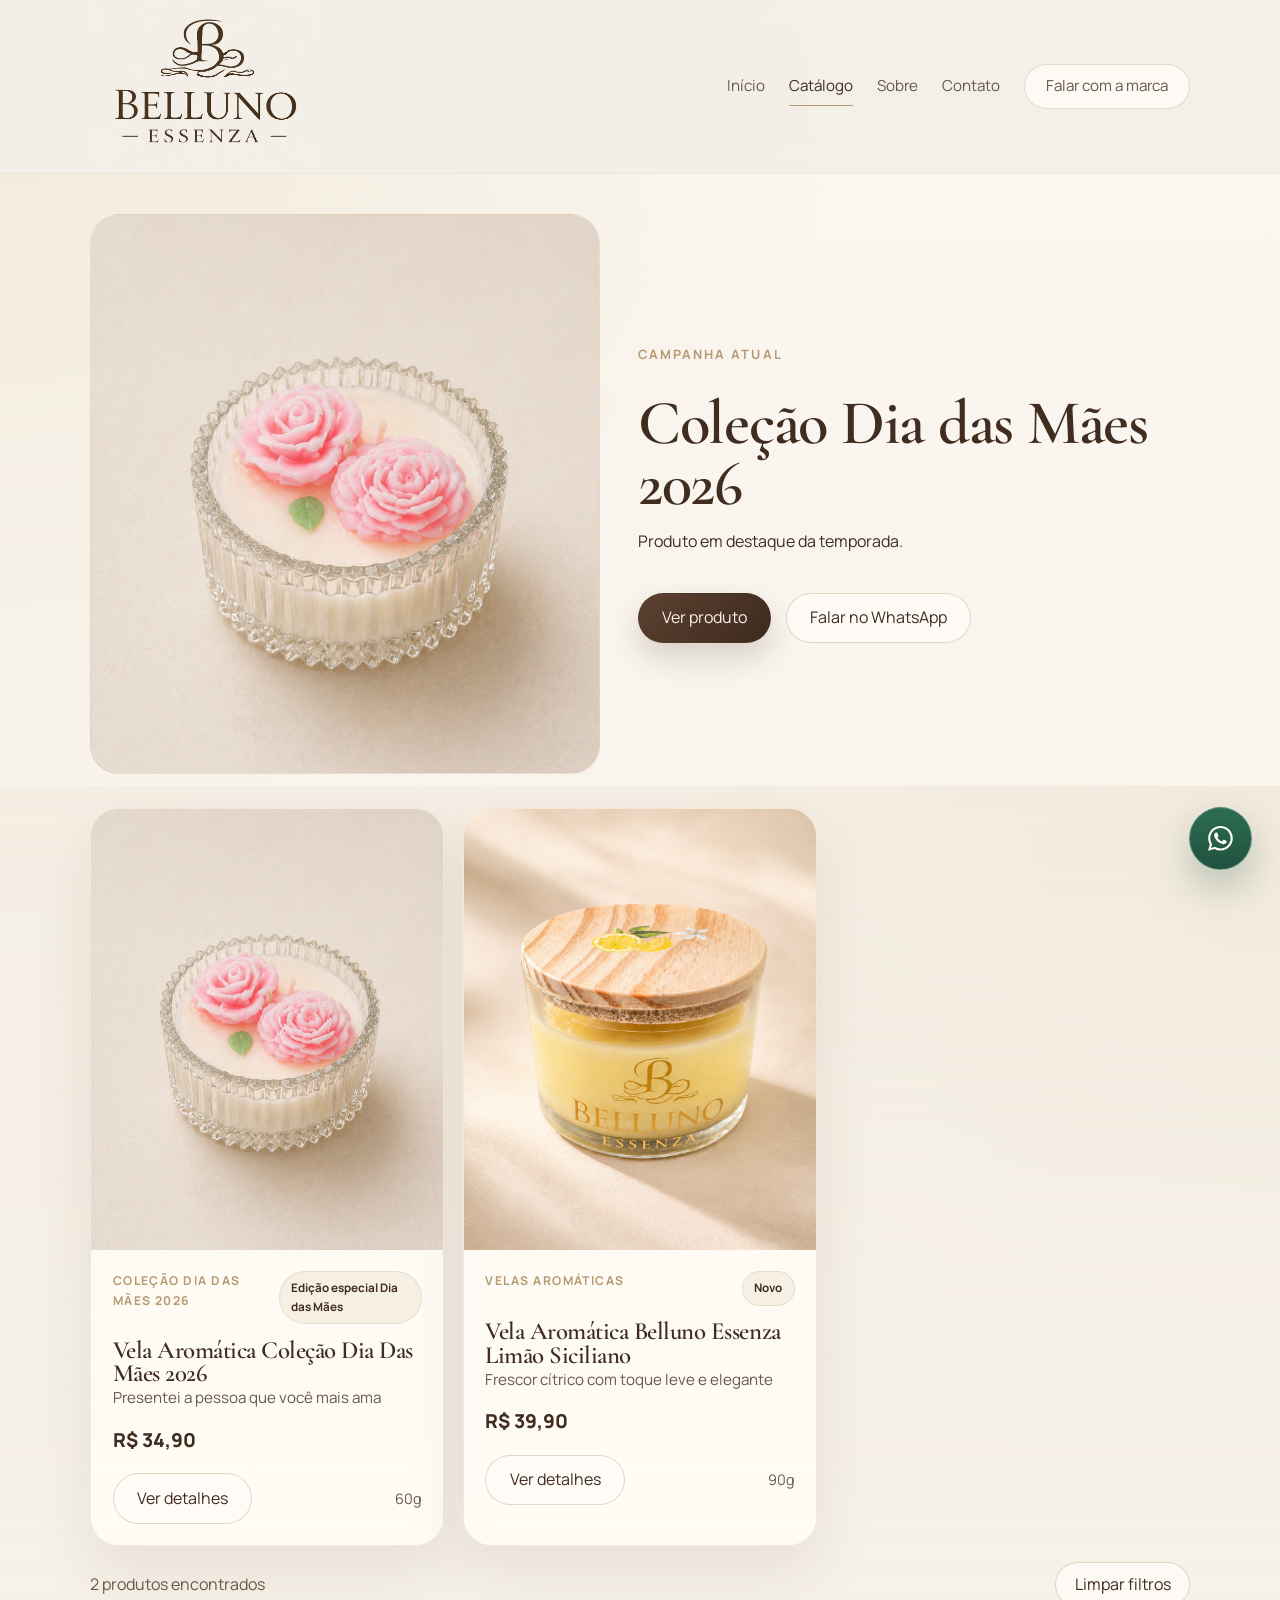
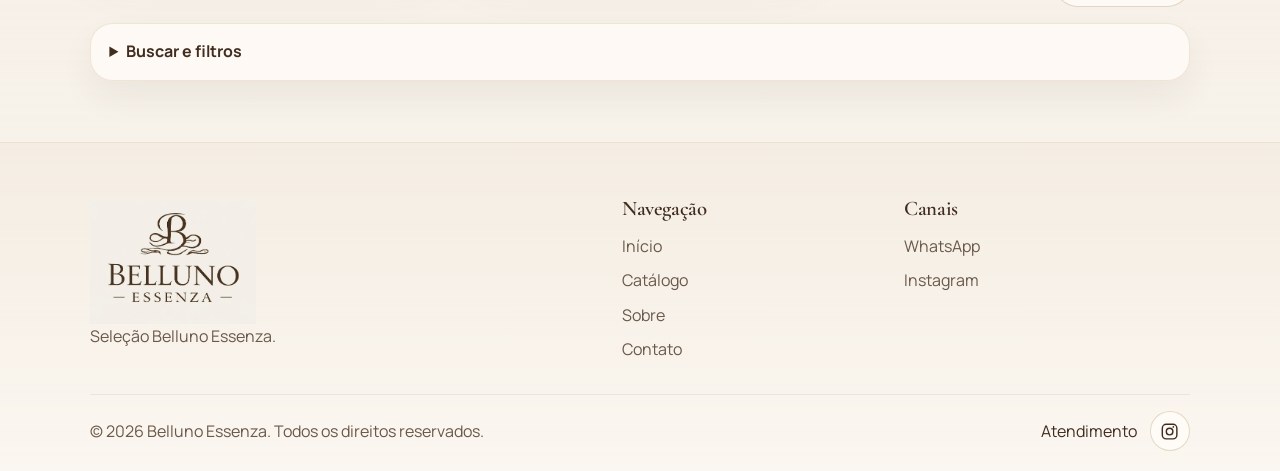
==== commit 4cc8d517: "Corrige acentuacao e adiciona produto ativo Limao Siciliano" ====
--- a/catalogo.html
+++ b/catalogo.html
@@ -3,12 +3,12 @@
 <head>
   <meta charset="UTF-8">
   <meta name="viewport" content="width=device-width, initial-scale=1.0">
-  <title>CatÃ¡logo | Belluno Essenza</title>
-  <meta name="description" content="Explore o catÃ¡logo Belluno Essenza com velas aromÃ¡ticas premium e visual refinado.">
+  <title>Catálogo | Belluno Essenza</title>
+  <meta name="description" content="Explore o catálogo Belluno Essenza com velas aromáticas premium e visual refinado.">
   <link rel="canonical" href="https://www.bellunoessenza.com.br/catalogo.html">
   <meta property="og:type" content="website">
   <meta property="og:site_name" content="Belluno Essenza">
-  <meta property="og:title" content="CatÃ¡logo | Belluno Essenza">
+  <meta property="og:title" content="Catálogo | Belluno Essenza">
   <meta property="og:description" content="Produtos Belluno Essenza para presentear e perfumar a casa.">
   <meta property="og:url" content="https://www.bellunoessenza.com.br/catalogo.html">
   <meta property="og:image" content="https://www.bellunoessenza.com.br/assets/produtos/colecao-dia-das-maes-belluno-essenza.png">
@@ -24,7 +24,7 @@
 <body data-page="catalog">
   <header class="site-header" id="site-header">
     <div class="container header-inner">
-      <a class="brand" href="index.html" aria-label="Belluno Essenza - pÃ¡gina inicial">
+      <a class="brand" href="index.html" aria-label="Belluno Essenza - página inicial">
         <img src="assets/branding/logo-principal.png" alt="Logo Belluno Essenza">
       </a>
       <button class="menu-toggle" type="button" aria-expanded="false" aria-controls="site-nav">
@@ -33,9 +33,9 @@
         <span></span>
         <span class="sr-only">Abrir menu</span>
       </button>
-      <nav class="site-nav" id="site-nav" aria-label="NavegaÃ§Ã£o principal">
-        <a href="index.html">InÃ­cio</a>
-        <a class="is-active" href="catalogo.html">CatÃ¡logo</a>
+      <nav class="site-nav" id="site-nav" aria-label="Navegação principal">
+        <a href="index.html">Início</a>
+        <a class="is-active" href="catalogo.html">Catálogo</a>
         <a href="sobre.html">Sobre</a>
         <a href="contato.html">Contato</a>
         <a class="nav-cta" href="contato.html">Falar com a marca</a>
@@ -46,16 +46,16 @@
   <main>
     <section class="page-intro page-intro-catalog page-intro-catalog-compact">
       <div class="container catalog-fast-start">
-        <a class="catalog-fast-start-media reveal" href="produto.html?slug=vela-aromatica-belluno-essenza-dia-das-maes" aria-label="Ver produto da coleÃ§Ã£o Dia das MÃ£es 2026">
-          <img src="assets/produtos/vela-dia-das-maes-belluno-essenza-00.png" alt="Vela Dia das MÃ£es Belluno Essenza em destaque no catÃ¡logo">
+        <a class="catalog-fast-start-media reveal" href="produto.html?slug=vela-aromatica-belluno-essenza-dia-das-maes" aria-label="Ver produto da coleção Dia das Mães 2026">
+          <img src="assets/produtos/vela-dia-das-maes-belluno-essenza-00.png" alt="Vela Dia das Mães Belluno Essenza em destaque no catálogo">
         </a>
         <div class="catalog-fast-start-copy reveal">
           <p class="eyebrow">Campanha atual</p>
-          <h1>ColeÃ§Ã£o Dia das MÃ£es 2026</h1>
+          <h1>Coleção Dia das Mães 2026</h1>
           <p>Produto em destaque da temporada.</p>
           <div class="hero-actions">
             <a class="button button-primary" href="produto.html?slug=vela-aromatica-belluno-essenza-dia-das-maes">Ver produto</a>
-            <a class="button button-secondary" data-whatsapp-link href="https://wa.me/5547997954557?text=OlÃ¡" target="_blank" rel="noreferrer">Falar no WhatsApp</a>
+            <a class="button button-secondary" data-whatsapp-link href="https://wa.me/5547997954557?text=Olá" target="_blank" rel="noreferrer">Falar no WhatsApp</a>
           </div>
         </div>
       </div>
@@ -84,7 +84,7 @@
               </select>
             </div>
             <div class="field-group">
-              <label for="filter-family">FamÃ­lia olfativa</label>
+              <label for="filter-family">Família olfativa</label>
               <select id="filter-family" name="family">
                 <option value="">Todas</option>
               </select>
@@ -93,8 +93,8 @@
               <label for="sort-products">Ordenar por</label>
               <select id="sort-products" name="sort">
                 <option value="curadoria">Curadoria Belluno</option>
-                <option value="price-asc">PreÃ§o: menor para maior</option>
-                <option value="price-desc">PreÃ§o: maior para menor</option>
+                <option value="price-asc">Preço: menor para maior</option>
+                <option value="price-desc">Preço: maior para menor</option>
                 <option value="name-asc">Nome A-Z</option>
               </select>
             </div>
@@ -103,7 +103,7 @@
 
         <div id="catalog-empty" class="empty-state" hidden>
           <h2>Nenhum produto encontrado</h2>
-          <p>Ajuste os filtros para ver mais opÃ§Ãµes.</p>
+          <p>Ajuste os filtros para ver mais opções.</p>
         </div>
       </div>
     </section>
@@ -115,13 +115,13 @@
         <a class="footer-brand" href="index.html">
           <img src="assets/branding/logo-principal.png" alt="Logo Belluno Essenza">
         </a>
-        <p>SeleÃ§Ã£o Belluno Essenza.</p>
+        <p>Seleção Belluno Essenza.</p>
       </div>
       <div>
-        <h3>NavegaÃ§Ã£o</h3>
+        <h3>Navegação</h3>
         <ul>
-          <li><a href="index.html">InÃ­cio</a></li>
-          <li><a href="catalogo.html">CatÃ¡logo</a></li>
+          <li><a href="index.html">Início</a></li>
+          <li><a href="catalogo.html">Catálogo</a></li>
           <li><a href="sobre.html">Sobre</a></li>
           <li><a href="contato.html">Contato</a></li>
         </ul>
@@ -129,7 +129,7 @@
       <div>
         <h3>Canais</h3>
         <ul>
-          <li><a data-whatsapp-link href="https://wa.me/5547997954557?text=OlÃ¡" target="_blank" rel="noreferrer">WhatsApp</a></li>
+          <li><a data-whatsapp-link href="https://wa.me/5547997954557?text=Olá" target="_blank" rel="noreferrer">WhatsApp</a></li>
           <li><a href="https://instagram.com/belluno.essenza" target="_blank" rel="noopener noreferrer">Instagram</a></li>
         </ul>
       </div>
